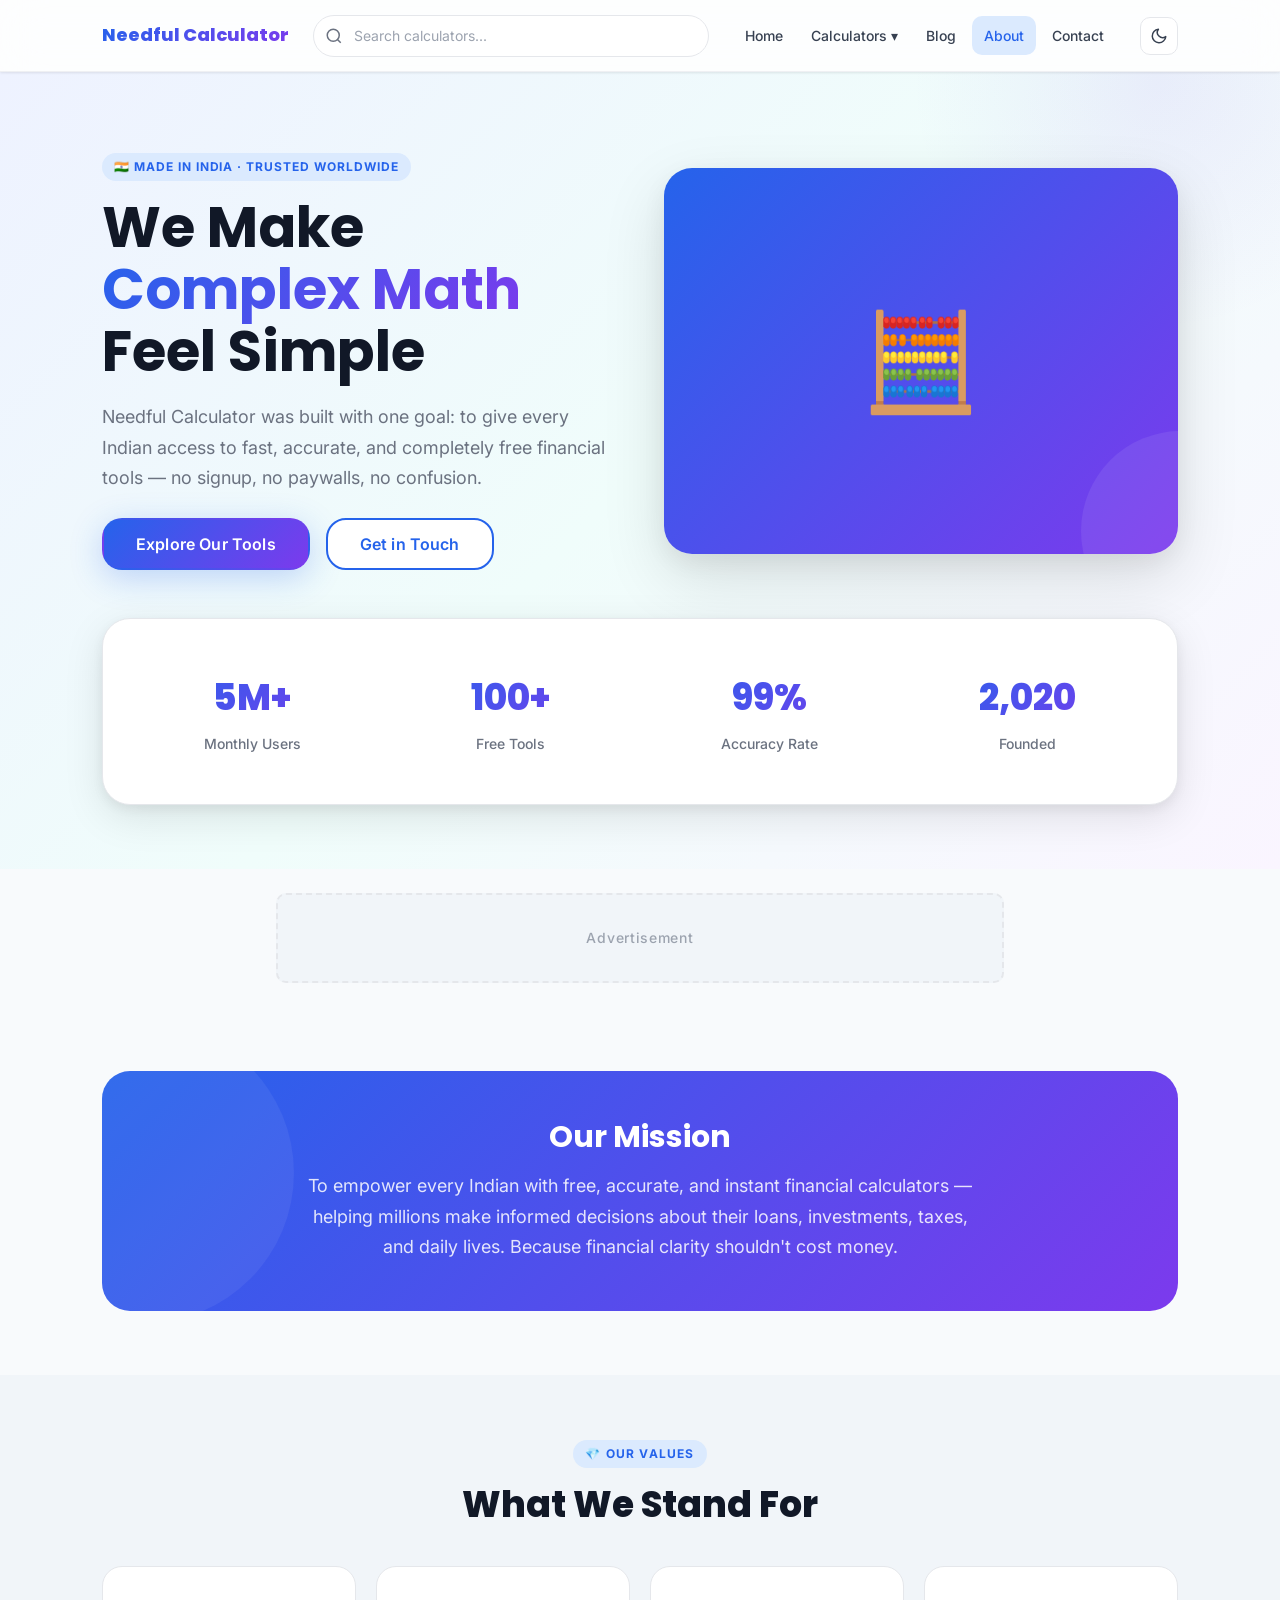
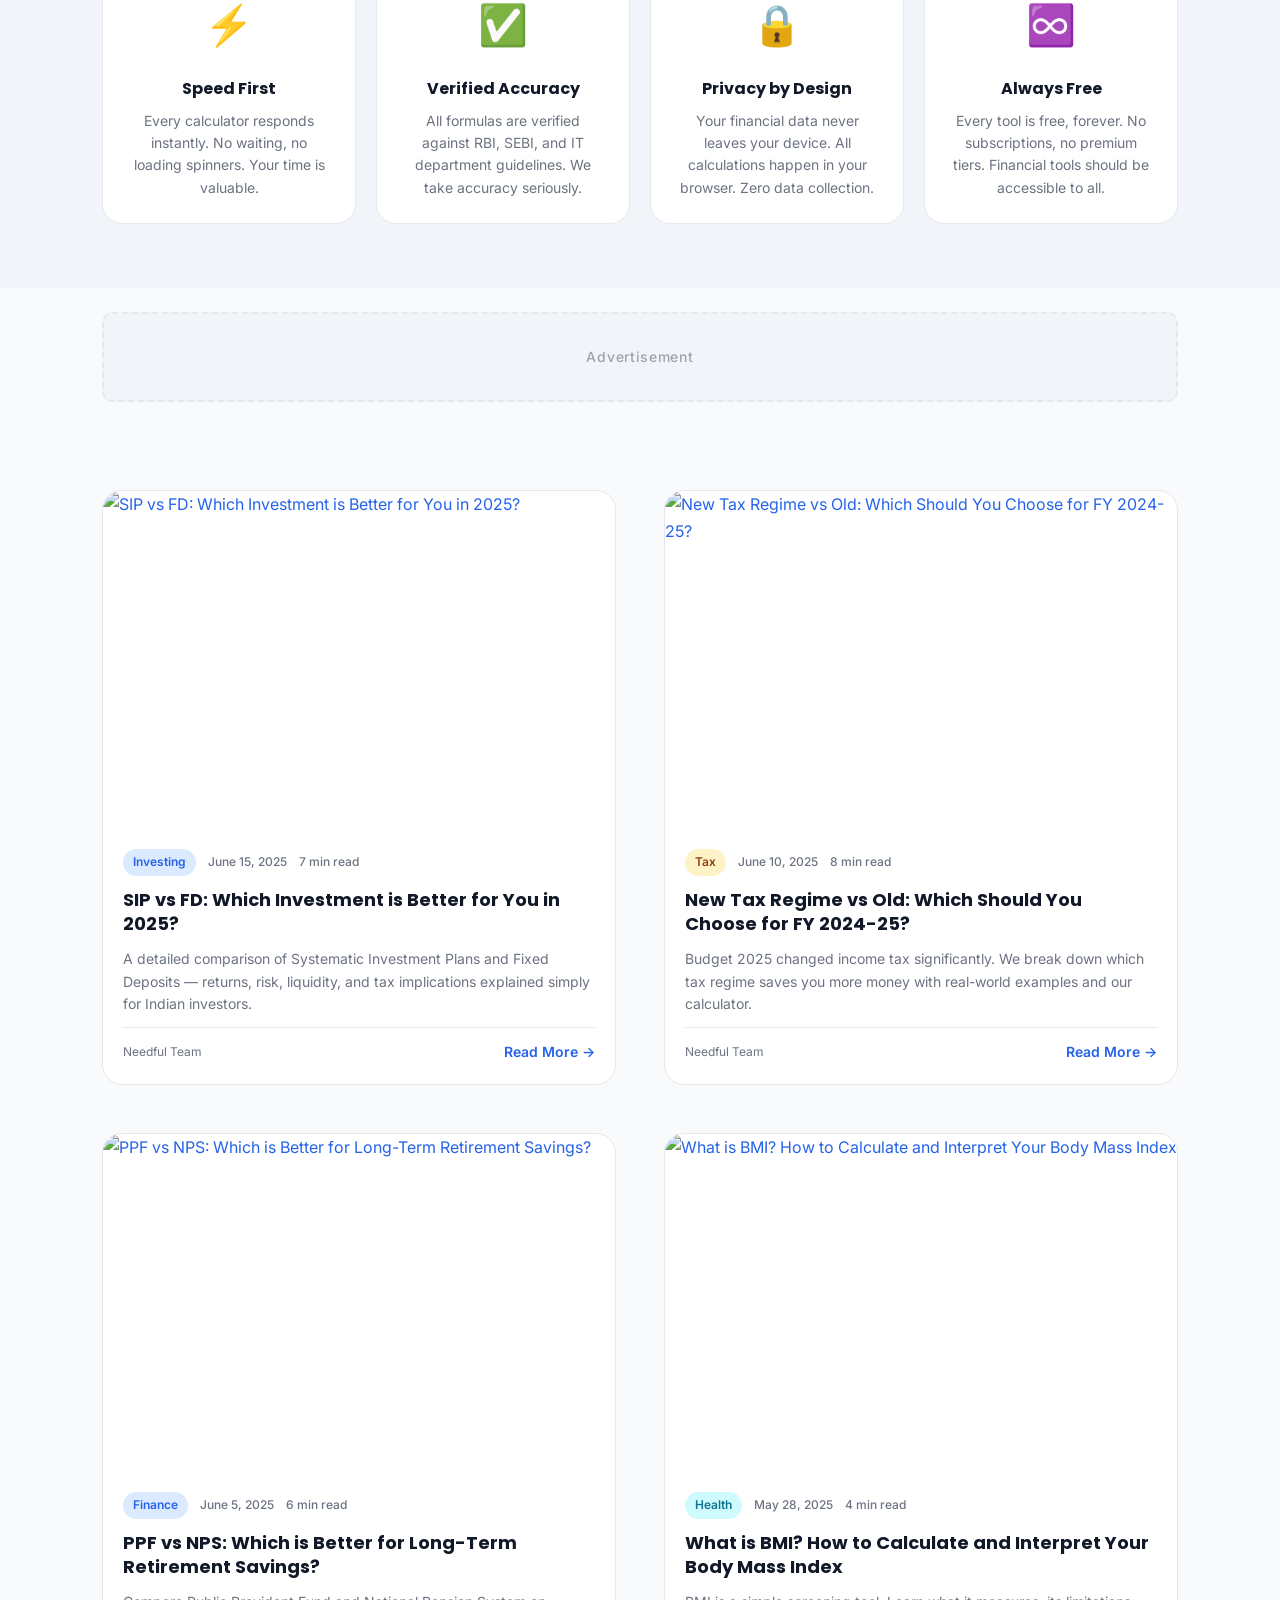
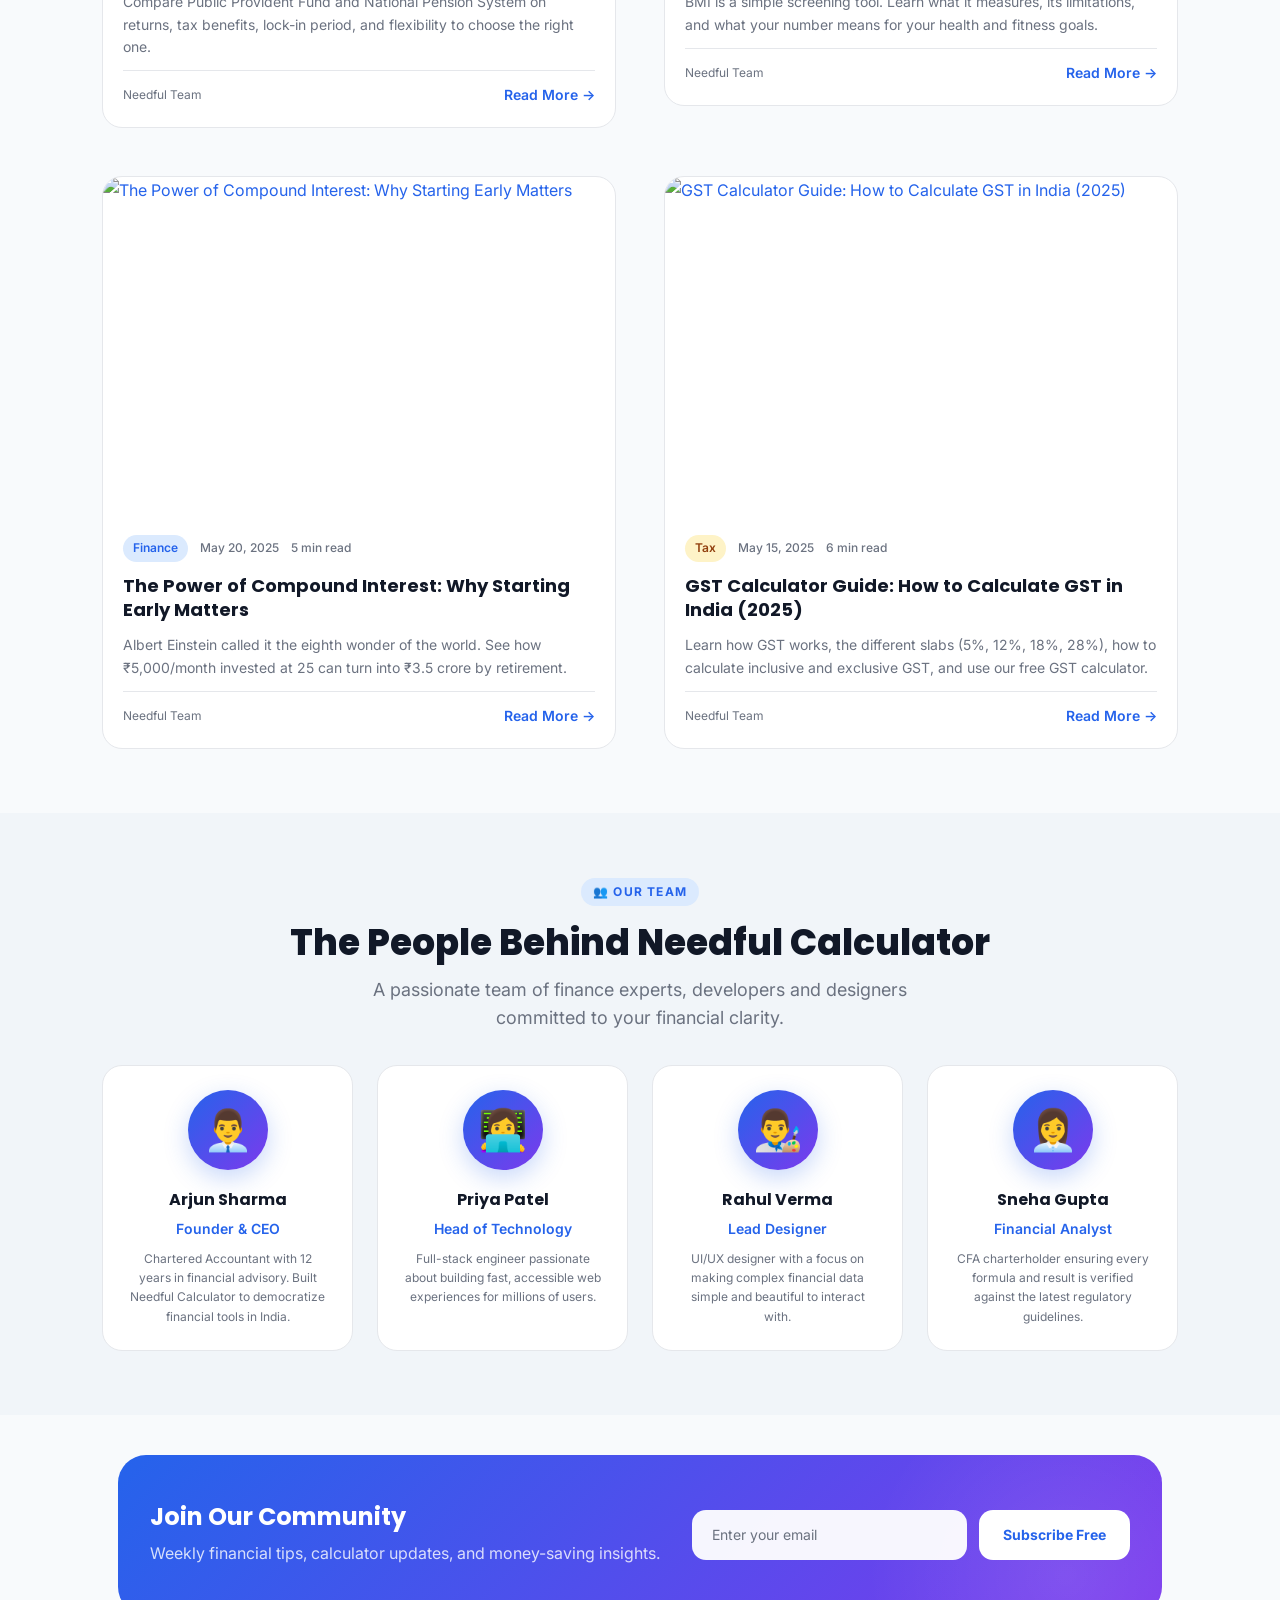
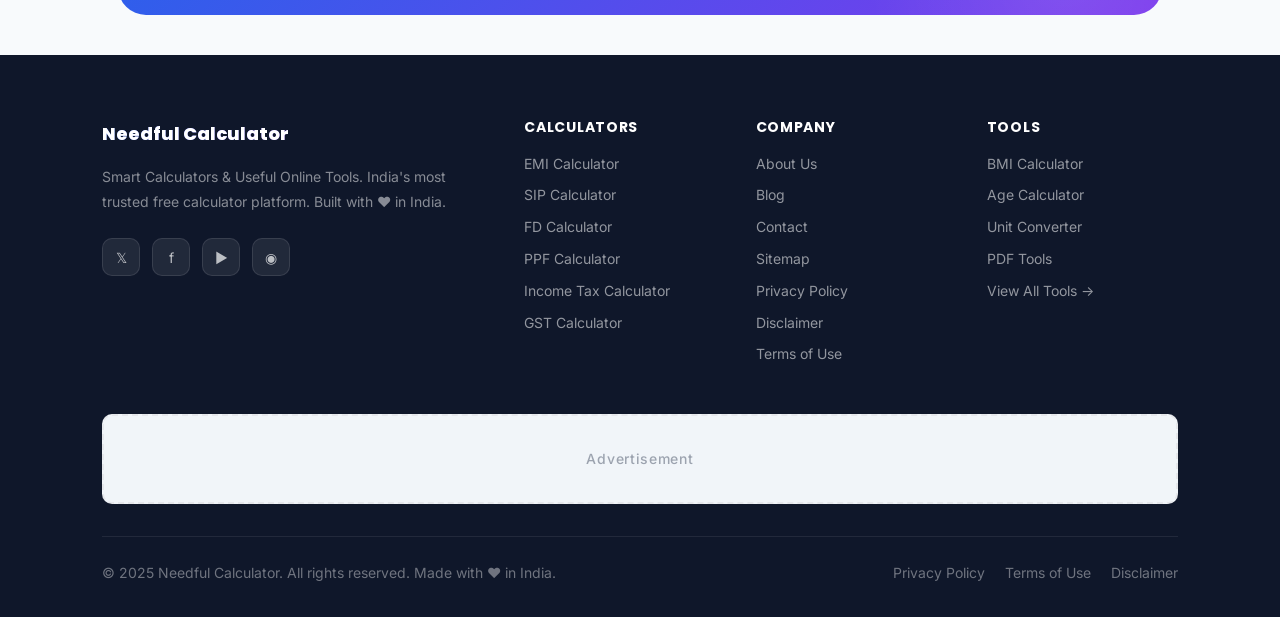
==== about.html @ 62763d5d "Nedful Change" ====
<!DOCTYPE html>
<html lang="en" data-theme="light" class="has-sticky-header">
<head>
  <meta charset="UTF-8">
  <meta name="viewport" content="width=device-width, initial-scale=1.0">
  <meta name="theme-color" content="#F8FAFC">
  <meta name="description" content="About Needful Calculator — India's most trusted free online calculator platform. Learn our story, mission, team, and commitment to accurate financial tools.">
  <meta name="robots" content="index, follow">
  <meta property="og:title" content="About Us | Needful Calculator">
  <meta property="og:type" content="website">
  <link rel="canonical" href="https://needfulcalculator.com/about">
  <title>About Us — Our Mission & Story | Needful Calculator</title>

  <link rel="preconnect" href="https://fonts.googleapis.com">
  <link rel="preconnect" href="https://fonts.gstatic.com" crossorigin>
  <link href="https://fonts.googleapis.com/css2?family=Inter:wght@300;400;500;600;700;800&family=Poppins:wght@400;500;600;700;800&display=swap" rel="stylesheet">

  <link rel="stylesheet" href="css/style.css">
  <link rel="stylesheet" href="css/components.css">
  <link rel="stylesheet" href="css/animations.css">
  <link rel="stylesheet" href="css/dark-mode.css">
  <link rel="stylesheet" href="css/responsive.css">

  <style>
    /* About page specific */
    .about-hero {
      background: var(--gradient-hero);
      padding-block: var(--space-20) var(--space-16);
      position: relative;
      overflow: hidden;
    }

    .about-hero::before {
      content: '';
      position: absolute;
      top: -30%;
      right: -10%;
      width: 500px;
      height: 500px;
      background: radial-gradient(circle, rgba(124,58,237,0.08) 0%, transparent 70%);
      pointer-events: none;
    }

    .about-hero-grid {
      display: grid;
      grid-template-columns: 1fr 1fr;
      gap: var(--space-12);
      align-items: center;
    }

    .about-eyebrow {
      display: inline-flex;
      align-items: center;
      gap: var(--space-2);
      background: var(--clr-primary-light);
      color: var(--clr-primary);
      font-size: var(--text-xs);
      font-weight: 700;
      letter-spacing: 0.08em;
      text-transform: uppercase;
      padding: var(--space-1) var(--space-3);
      border-radius: var(--radius-full);
      margin-bottom: var(--space-4);
    }

    .about-hero h1 {
      font-size: clamp(2rem, 5vw, 3.5rem);
      line-height: 1.1;
      margin-bottom: var(--space-5);
    }

    .about-hero p {
      font-size: var(--text-lg);
      color: var(--txt-muted);
      line-height: 1.7;
      margin-bottom: var(--space-6);
    }

    /* Stats band */
    .stats-band {
      display: grid;
      grid-template-columns: repeat(4, 1fr);
      gap: var(--space-6);
      background: var(--bg-surface);
      border: 1px solid var(--border-color);
      border-radius: var(--radius-2xl);
      padding: var(--space-8);
      box-shadow: var(--shadow-lg);
      margin-top: var(--space-12);
    }

    .stat-item {
      text-align: center;
      padding: var(--space-4);
    }

    .stat-num {
      font-family: var(--font-heading);
      font-size: var(--text-4xl);
      font-weight: 800;
      background: var(--gradient-brand);
      -webkit-background-clip: text;
      -webkit-text-fill-color: transparent;
      background-clip: text;
      display: block;
    }

    .stat-label {
      font-size: var(--text-sm);
      color: var(--txt-muted);
      font-weight: 500;
      margin-top: var(--space-1);
    }

    /* Mission section */
    .mission-card {
      background: var(--gradient-brand);
      border-radius: var(--radius-2xl);
      padding: var(--space-12);
      text-align: center;
      color: white;
      position: relative;
      overflow: hidden;
    }

    .mission-card::before {
      content: '';
      position: absolute;
      top: -20%;
      left: -10%;
      width: 300px;
      height: 300px;
      background: rgba(255,255,255,0.06);
      border-radius: 50%;
    }

    .mission-card h2 {
      color: white;
      font-size: var(--text-3xl);
      margin-bottom: var(--space-4);
    }

    .mission-card p {
      color: rgba(255,255,255,0.85);
      font-size: var(--text-lg);
      max-width: 680px;
      margin-inline: auto;
      line-height: 1.7;
    }

    /* Values grid */
    .values-grid {
      display: grid;
      grid-template-columns: repeat(4, 1fr);
      gap: var(--space-5);
      margin-top: var(--space-10);
    }

    .value-card {
      background: var(--bg-surface);
      border: 1px solid var(--border-color);
      border-radius: var(--radius-xl);
      padding: var(--space-6);
      text-align: center;
      transition: all var(--transition-base);
    }

    .value-card:hover {
      transform: translateY(-4px);
      box-shadow: var(--shadow-lg);
      border-color: rgba(37,99,235,0.2);
    }

    .value-icon {
      font-size: 2.5rem;
      margin-bottom: var(--space-4);
      display: block;
    }

    .value-title {
      font-family: var(--font-heading);
      font-size: var(--text-base);
      font-weight: 700;
      margin-bottom: var(--space-2);
    }

    .value-text {
      font-size: var(--text-sm);
      color: var(--txt-muted);
      line-height: 1.6;
    }

    /* Team */
    .team-grid {
      display: grid;
      grid-template-columns: repeat(4, 1fr);
      gap: var(--space-6);
    }

    .team-card {
      background: var(--bg-surface);
      border: 1px solid var(--border-color);
      border-radius: var(--radius-xl);
      padding: var(--space-6);
      text-align: center;
      transition: all var(--transition-base);
    }

    .team-card:hover {
      transform: translateY(-4px);
      box-shadow: var(--shadow-lg);
    }

    .team-avatar {
      width: 80px;
      height: 80px;
      border-radius: 50%;
      background: var(--gradient-brand);
      display: flex;
      align-items: center;
      justify-content: center;
      font-size: 2.5rem;
      margin: 0 auto var(--space-4);
      box-shadow: 0 8px 24px rgba(37,99,235,0.25);
    }

    .team-name {
      font-family: var(--font-heading);
      font-weight: 700;
      font-size: var(--text-base);
      margin-bottom: var(--space-1);
    }

    .team-role {
      font-size: var(--text-sm);
      color: var(--clr-primary);
      font-weight: 600;
      margin-bottom: var(--space-2);
    }

    .team-bio {
      font-size: var(--text-xs);
      color: var(--txt-muted);
      line-height: 1.6;
    }

    /* Timeline */
    .timeline {
      position: relative;
      padding-left: var(--space-10);
    }

    .timeline::before {
      content: '';
      position: absolute;
      left: 16px;
      top: 0;
      bottom: 0;
      width: 2px;
      background: var(--gradient-brand);
    }

    .timeline-item {
      position: relative;
      margin-bottom: var(--space-8);
    }

    .timeline-dot {
      position: absolute;
      left: calc(-1 * var(--space-10) + 8px);
      top: 4px;
      width: 18px;
      height: 18px;
      border-radius: 50%;
      background: var(--gradient-brand);
      border: 3px solid var(--bg-body);
      box-shadow: 0 0 0 3px rgba(37,99,235,0.2);
    }

    .timeline-year {
      font-size: var(--text-xs);
      font-weight: 700;
      color: var(--clr-primary);
      text-transform: uppercase;
      letter-spacing: 0.08em;
      margin-bottom: var(--space-1);
    }

    .timeline-title {
      font-size: var(--text-base);
      font-weight: 700;
      margin-bottom: var(--space-1);
    }

    .timeline-desc {
      font-size: var(--text-sm);
      color: var(--txt-muted);
      line-height: 1.6;
    }

    /* Hero illustration area */
    .hero-illustration {
      background: var(--gradient-brand);
      border-radius: var(--radius-2xl);
      aspect-ratio: 4/3;
      display: flex;
      align-items: center;
      justify-content: center;
      font-size: 6rem;
      box-shadow: var(--shadow-xl);
      position: relative;
      overflow: hidden;
    }

    .hero-illustration::after {
      content: '';
      position: absolute;
      bottom: -20%;
      right: -20%;
      width: 200px;
      height: 200px;
      background: rgba(255,255,255,0.08);
      border-radius: 50%;
    }
  </style>

  <script type="application/ld+json">
  {
    "@context": "https://schema.org",
    "@type": "AboutPage",
    "name": "About Needful Calculator",
    "url": "https://needfulcalculator.com/about",
    "description": "India's most trusted free online calculator platform. Fast, accurate, and free financial tools.",
    "publisher": {
      "@type": "Organization",
      "name": "Needful Calculator",
      "url": "https://needfulcalculator.com",
      "logo": "https://needfulcalculator.com/assets/logos/logo.png",
      "foundingDate": "2020"
    }
  }
  </script>
  <script type="application/ld+json">
  {
    "@context": "https://schema.org",
    "@type": "BreadcrumbList",
    "itemListElement": [
      { "@type": "ListItem", "position": 1, "name": "Home", "item": "https://needfulcalculator.com" },
      { "@type": "ListItem", "position": 2, "name": "About Us" }
    ]
  }
  </script>
</head>
<body>

<a href="#main-content" class="skip-link">Skip to main content</a>

<!-- ═══════════════ HEADER ═══════════════ -->
<header class="site-header" role="banner">
  <div class="container header-inner">
    <a href="index.html" class="logo" aria-label="Needful Calculator Home">
      <img src="assets/logos/logo.png" alt="Needful Calculator" width="36" height="36" loading="eager" onerror="this.style.display='none'">
      <span class="logo-text">Needful Calculator</span>
    </a>
    <div class="header-search" role="search">
      <svg class="header-search-icon" viewBox="0 0 24 24" fill="none" stroke="currentColor" stroke-width="2" aria-hidden="true"><circle cx="11" cy="11" r="8"/><path d="M21 21l-4.35-4.35"/></svg>
      <input type="search" id="header-search-input" placeholder="Search calculators..." aria-label="Search" autocomplete="off">
      <div class="search-results" role="listbox" aria-label="Search suggestions"></div>
    </div>
    <nav class="header-nav" aria-label="Main navigation">
      <a href="index.html" class="nav-link">Home</a>
      <div class="nav-item">
        <a href="category.html" class="nav-link" aria-haspopup="true">Calculators ▾</a>
        <div class="nav-dropdown" role="menu">
          <a href="category.html#finance" role="menuitem">🏦 Finance Tools</a>
          <a href="category.html#health"  role="menuitem">💚 Health Calculators</a>
          <a href="category.html#unit"    role="menuitem">🔁 Unit Converters</a>
          <a href="category.html#date"    role="menuitem">📅 Date Calculators</a>
          <a href="category.html#pdf"     role="menuitem">📄 PDF Tools</a>
        </div>
      </div>
      <a href="blog.html" class="nav-link">Blog</a>
      <a href="about.html" class="nav-link active">About</a>
      <a href="contact.html" class="nav-link">Contact</a>
    </nav>
    <button class="theme-toggle" id="theme-toggle" aria-label="Toggle dark mode">
      <svg width="18" height="18" viewBox="0 0 24 24" fill="none" stroke="currentColor" stroke-width="2" stroke-linecap="round" stroke-linejoin="round"><path d="M21 12.79A9 9 0 1 1 11.21 3 7 7 0 0 0 21 12.79z"/></svg>
    </button>
    <button class="hamburger" id="hamburger" aria-label="Open menu" aria-expanded="false" aria-controls="mobile-nav">
      <span></span><span></span><span></span>
    </button>
  </div>
</header>

<nav class="mobile-nav" id="mobile-nav" aria-label="Mobile navigation">
  <div class="mobile-nav-links">
    <a href="index.html">🏠 Home</a>
    <a href="category.html">🧮 All Calculators</a>
    <a href="calculator.html">🏦 EMI Calculator</a>
    <a href="blog.html">📰 Blog</a>
    <a href="about.html">ℹ️ About</a>
    <a href="contact.html">📞 Contact</a>
    <a href="privacy-policy.html">🔒 Privacy Policy</a>
  </div>
</nav>

<main id="main-content">

  <!-- ABOUT HERO -->
  <section class="about-hero">
    <div class="container">
      <div class="about-hero-grid">
        <div class="reveal">
          <div class="about-eyebrow">🇮🇳 Made in India · Trusted Worldwide</div>
          <h1>We Make <span style="background:var(--gradient-brand);-webkit-background-clip:text;-webkit-text-fill-color:transparent;background-clip:text">Complex Math</span><br>Feel Simple</h1>
          <p>Needful Calculator was built with one goal: to give every Indian access to fast, accurate, and completely free financial tools — no signup, no paywalls, no confusion.</p>
          <div style="display:flex;gap:var(--space-4);flex-wrap:wrap">
            <a href="category.html" class="btn btn-primary btn-lg">Explore Our Tools</a>
            <a href="contact.html" class="btn btn-secondary btn-lg">Get in Touch</a>
          </div>
        </div>
        <div class="reveal reveal-delay-2">
          <div class="hero-illustration float-slow">🧮</div>
        </div>
      </div>

      <!-- Stats -->
      <div class="stats-band reveal reveal-delay-2">
        <div class="stat-item">
          <span class="stat-num" data-count="5" data-suffix="M+">5M+</span>
          <div class="stat-label">Monthly Users</div>
        </div>
        <div class="stat-item">
          <span class="stat-num" data-count="100" data-suffix="+">100+</span>
          <div class="stat-label">Free Tools</div>
        </div>
        <div class="stat-item">
          <span class="stat-num" data-count="99" data-suffix="%">99%</span>
          <div class="stat-label">Accuracy Rate</div>
        </div>
        <div class="stat-item">
          <span class="stat-num" data-count="2020">2020</span>
          <div class="stat-label">Founded</div>
        </div>
      </div>
    </div>
  </section>

  <!-- AD SLOT -->
  <div class="container">
    <div class="ad-slot ad-slot-leaderboard" aria-label="Advertisement"><span>Advertisement</span></div>
  </div>

  <!-- MISSION -->
  <section class="section">
    <div class="container">
      <div class="mission-card reveal">
        <h2>Our Mission</h2>
        <p>To empower every Indian with free, accurate, and instant financial calculators — helping millions make informed decisions about their loans, investments, taxes, and daily lives. Because financial clarity shouldn't cost money.</p>
      </div>
    </div>
  </section>

  <!-- VALUES -->
  <section class="section" style="background:var(--bg-muted)">
    <div class="container">
      <div class="text-center mb-8 reveal">
        <div class="section-eyebrow">💎 Our Values</div>
        <h2 class="section-title">What We Stand For</h2>
      </div>
      <div class="values-grid stagger-children">
        <div class="value-card">
          <span class="value-icon">⚡</span>
          <div class="value-title">Speed First</div>
          <p class="value-text">Every calculator responds instantly. No waiting, no loading spinners. Your time is valuable.</p>
        </div>
        <div class="value-card">
          <span class="value-icon">✅</span>
          <div class="value-title">Verified Accuracy</div>
          <p class="value-text">All formulas are verified against RBI, SEBI, and IT department guidelines. We take accuracy seriously.</p>
        </div>
        <div class="value-card">
          <span class="value-icon">🔒</span>
          <div class="value-title">Privacy by Design</div>
          <p class="value-text">Your financial data never leaves your device. All calculations happen in your browser. Zero data collection.</p>
        </div>
        <div class="value-card">
          <span class="value-icon">♾️</span>
          <div class="value-title">Always Free</div>
          <p class="value-text">Every tool is free, forever. No subscriptions, no premium tiers. Financial tools should be accessible to all.</p>
        </div>
      </div>
    </div>
  </section>

  <!-- AD SLOT MID -->
  <div class="container">
    <div class="ad-slot" aria-label="Advertisement"><span>Advertisement</span></div>
  </div>

  <!-- STORY / TIMELINE -->
  <section class="section">
    <div class="container">
      <div class="grid-2" style="gap:var(--space-12);align-items:start">
        <div class="reveal">
          <div class="section-eyebrow">📖 Our Story</div>
          <h2 class="section-title" style="text-align:left">From a Weekend Project to India's Most Trusted Calculator Site</h2>
          <p style="color:var(--txt-muted);line-height:1.8;margin-top:var(--space-4)">
            Needful Calculator started in 2020 when our founder — frustrated with cluttered, slow, and inaccurate online calculators — decided to build something better. What began as a simple EMI calculator grew into a platform trusted by millions of Indians every month.
          </p>
          <p style="color:var(--txt-muted);line-height:1.8;margin-top:var(--space-4)">
            Today, our team of financial analysts, developers, and designers work together to ensure every tool is accurate, fast, and beautiful. We update our calculators with every RBI rate change, every budget announcement, and every tax reform.
          </p>
        </div>
        <div class="reveal reveal-delay-2">
          <div class="timeline">
            <div class="timeline-item">
              <div class="timeline-dot"></div>
              <div class="timeline-year">2020</div>
              <div class="timeline-title">Founded & Launched EMI Calculator</div>
              <p class="timeline-desc">Started with a single, clean EMI calculator. Reached 10,000 users in the first month.</p>
            </div>
            <div class="timeline-item">
              <div class="timeline-dot"></div>
              <div class="timeline-year">2021</div>
              <div class="timeline-title">Expanded to 25 Finance Tools</div>
              <p class="timeline-desc">Added SIP, FD, PPF calculators and reached 500,000 monthly users.</p>
            </div>
            <div class="timeline-item">
              <div class="timeline-dot"></div>
              <div class="timeline-year">2022</div>
              <div class="timeline-title">Launched Health & Unit Converters</div>
              <p class="timeline-desc">Expanded beyond finance. Crossed 1 million monthly users.</p>
            </div>
            <div class="timeline-item">
              <div class="timeline-dot"></div>
              <div class="timeline-year">2023</div>
              <div class="timeline-title">Blog & Educational Content</div>
              <p class="timeline-desc">Launched our financial literacy blog. 3 million monthly users.</p>
            </div>
            <div class="timeline-item">
              <div class="timeline-dot"></div>
              <div class="timeline-year">2025</div>
              <div class="timeline-title">100+ Tools, 5M+ Users</div>
              <p class="timeline-desc">India's most trusted free calculator platform. Growing every day.</p>
            </div>
          </div>
        </div>
      </div>
    </div>
  </section>

  <!-- TEAM -->
  <section class="section" style="background:var(--bg-muted)">
    <div class="container">
      <div class="text-center mb-8 reveal">
        <div class="section-eyebrow">👥 Our Team</div>
        <h2 class="section-title">The People Behind Needful Calculator</h2>
        <p class="section-subtitle">A passionate team of finance experts, developers and designers committed to your financial clarity.</p>
      </div>
      <div class="team-grid stagger-children">
        <div class="team-card">
          <div class="team-avatar">👨‍💼</div>
          <div class="team-name">Arjun Sharma</div>
          <div class="team-role">Founder & CEO</div>
          <p class="team-bio">Chartered Accountant with 12 years in financial advisory. Built Needful Calculator to democratize financial tools in India.</p>
        </div>
        <div class="team-card">
          <div class="team-avatar">👩‍💻</div>
          <div class="team-name">Priya Patel</div>
          <div class="team-role">Head of Technology</div>
          <p class="team-bio">Full-stack engineer passionate about building fast, accessible web experiences for millions of users.</p>
        </div>
        <div class="team-card">
          <div class="team-avatar">👨‍🎨</div>
          <div class="team-name">Rahul Verma</div>
          <div class="team-role">Lead Designer</div>
          <p class="team-bio">UI/UX designer with a focus on making complex financial data simple and beautiful to interact with.</p>
        </div>
        <div class="team-card">
          <div class="team-avatar">👩‍💼</div>
          <div class="team-name">Sneha Gupta</div>
          <div class="team-role">Financial Analyst</div>
          <p class="team-bio">CFA charterholder ensuring every formula and result is verified against the latest regulatory guidelines.</p>
        </div>
      </div>
    </div>
  </section>

  <!-- NEWSLETTER -->
  <section class="section-sm">
    <div class="container">
      <div class="newsletter-section reveal">
        <div class="newsletter-inner">
          <div class="newsletter-copy">
            <h2>Join Our Community</h2>
            <p>Weekly financial tips, calculator updates, and money-saving insights.</p>
          </div>
          <form class="newsletter-form" id="newsletter-form" novalidate>
            <label for="newsletter-email" class="sr-only">Email address</label>
            <input type="email" id="newsletter-email" placeholder="Enter your email" required autocomplete="email">
            <button type="submit">Subscribe Free</button>
          </form>
        </div>
      </div>
    </div>
  </section>
</main>

<!-- FOOTER -->
<footer class="site-footer" role="contentinfo">
  <div class="container">
    <div class="footer-top">
      <div class="footer-brand">
        <a href="index.html" class="logo">
          <img src="assets/logos/logo.png" alt="Needful Calculator" width="32" height="32" loading="lazy" onerror="this.style.display='none'">
          <span class="logo-text">Needful Calculator</span>
        </a>
        <p class="footer-desc">Smart Calculators & Useful Online Tools. India's most trusted free calculator platform. Built with ❤️ in India.</p>
        <div class="footer-social">
          <a href="#" class="social-btn" aria-label="Twitter / X">𝕏</a>
          <a href="#" class="social-btn" aria-label="Facebook">f</a>
          <a href="#" class="social-btn" aria-label="YouTube">▶</a>
          <a href="#" class="social-btn" aria-label="Instagram">◉</a>
        </div>
      </div>
      <div class="footer-col">
        <h4>Calculators</h4>
        <nav class="footer-links">
          <a href="calculator.html?tool=emi-calculator">EMI Calculator</a>
          <a href="calculator.html?tool=sip-calculator">SIP Calculator</a>
          <a href="calculator.html?tool=fd-calculator">FD Calculator</a>
          <a href="calculator.html?tool=ppf-calculator">PPF Calculator</a>
          <a href="calculator.html?tool=income-tax-calculator">Income Tax Calculator</a>
          <a href="calculator.html?tool=gst-calculator">GST Calculator</a>
        </nav>
      </div>
      <div class="footer-col">
        <h4>Company</h4>
        <nav class="footer-links">
          <a href="about.html">About Us</a>
          <a href="blog.html">Blog</a>
          <a href="contact.html">Contact</a>
          <a href="sitemap.html">Sitemap</a>
          <a href="privacy-policy.html">Privacy Policy</a>
          <a href="disclaimer.html">Disclaimer</a>
          <a href="terms.html">Terms of Use</a>
        </nav>
      </div>
      <div class="footer-col">
        <h4>Tools</h4>
        <nav class="footer-links">
          <a href="calculator.html?tool=bmi-calculator">BMI Calculator</a>
          <a href="calculator.html?tool=age-calculator">Age Calculator</a>
          <a href="calculator.html?tool=length-converter">Unit Converter</a>
          <a href="category.html#pdf">PDF Tools</a>
          <a href="category.html">View All Tools →</a>
        </nav>
      </div>
    </div>
    <div class="ad-slot" aria-label="Advertisement" style="margin-bottom:var(--space-8)"><span>Advertisement</span></div>
    <div class="footer-bottom">
      <p>© 2025 Needful Calculator. All rights reserved. Made with ❤️ in India.</p>
      <nav class="footer-legal">
        <a href="privacy-policy.html">Privacy Policy</a>
        <a href="terms.html">Terms of Use</a>
        <a href="disclaimer.html">Disclaimer</a>
      </nav>
    </div>
  </div>
</footer>

<script src="js/main.js" defer></script>
<script src="js/calculator.js" defer></script>
  <script src="js/search.js" defer></script>
<script src="js/animations.js" defer></script>
</body>
</html>
---- css/style.css ----
/* ============================================================
   NEEDFUL CALCULATOR — Global Design System
   style.css
   ============================================================ */

/* ─── Google Fonts ─── */
@import url('https://fonts.googleapis.com/css2?family=Inter:wght@300;400;500;600;700;800&family=Poppins:wght@400;500;600;700;800&display=swap');

/* ─── CSS Custom Properties (Light Mode) ─── */
:root {
  /* Brand Colors */
  --clr-primary:       #2563EB;
  --clr-primary-dark:  #1D4ED8;
  --clr-primary-light: #DBEAFE;
  --clr-secondary:     #7C3AED;
  --clr-accent:        #06B6D4;
  --clr-accent-light:  #CFFAFE;

  /* Gradients */
  --gradient-brand:    linear-gradient(135deg, #2563EB 0%, #7C3AED 100%);
  --gradient-accent:   linear-gradient(135deg, #06B6D4 0%, #2563EB 100%);
  --gradient-hero:     linear-gradient(135deg, #EEF2FF 0%, #F0FDFB 50%, #FAF5FF 100%);
  --gradient-card:     linear-gradient(145deg, rgba(255,255,255,0.9) 0%, rgba(255,255,255,0.7) 100%);

  /* Surfaces */
  --bg-body:           #F8FAFC;
  --bg-surface:        #FFFFFF;
  --bg-muted:          #F1F5F9;
  --bg-glass:          rgba(255, 255, 255, 0.7);

  /* Text */
  --txt-primary:       #111827;
  --txt-secondary:     #374151;
  --txt-muted:         #6B7280;
  --txt-light:         #9CA3AF;
  --txt-inverse:       #FFFFFF;

  /* Borders */
  --border-color:      #E5E7EB;
  --border-focus:      #2563EB;

  /* Shadows */
  --shadow-sm:         0 1px 3px rgba(0,0,0,0.06), 0 1px 2px rgba(0,0,0,0.04);
  --shadow-md:         0 4px 16px rgba(0,0,0,0.08), 0 2px 6px rgba(0,0,0,0.04);
  --shadow-lg:         0 12px 40px rgba(0,0,0,0.1), 0 4px 12px rgba(0,0,0,0.06);
  --shadow-xl:         0 24px 64px rgba(0,0,0,0.12), 0 8px 24px rgba(0,0,0,0.06);
  --shadow-brand:      0 8px 32px rgba(37, 99, 235, 0.25);
  --shadow-glow:       0 0 40px rgba(37, 99, 235, 0.15);

  /* Typography */
  --font-body:         'Inter', -apple-system, BlinkMacSystemFont, sans-serif;
  --font-heading:      'Poppins', -apple-system, BlinkMacSystemFont, sans-serif;

  --text-xs:    0.75rem;   /* 12px */
  --text-sm:    0.875rem;  /* 14px */
  --text-base:  1rem;      /* 16px */
  --text-lg:    1.125rem;  /* 18px */
  --text-xl:    1.25rem;   /* 20px */
  --text-2xl:   1.5rem;    /* 24px */
  --text-3xl:   1.875rem;  /* 30px */
  --text-4xl:   2.25rem;   /* 36px */
  --text-5xl:   3rem;      /* 48px */
  --text-6xl:   3.75rem;   /* 60px */

  /* Spacing */
  --space-1:    0.25rem;
  --space-2:    0.5rem;
  --space-3:    0.75rem;
  --space-4:    1rem;
  --space-5:    1.25rem;
  --space-6:    1.5rem;
  --space-8:    2rem;
  --space-10:   2.5rem;
  --space-12:   3rem;
  --space-16:   4rem;
  --space-20:   5rem;
  --space-24:   6rem;

  /* Border Radius */
  --radius-sm:   6px;
  --radius-md:   10px;
  --radius-lg:   14px;
  --radius-xl:   20px;
  --radius-2xl:  28px;
  --radius-full: 9999px;

  /* Transitions */
  --transition-fast:   0.15s ease;
  --transition-base:   0.25s ease;
  --transition-slow:   0.4s ease;

  /* Layout */
  --container-max:     1280px;
  --container-pad:     clamp(1rem, 5vw, 2rem);
  --header-height:     72px;

  /* Ad slots — fixed heights to prevent CLS */
  --ad-banner-h:       90px;
  --ad-rect-h:         250px;
  --ad-leaderboard-h:  90px;
}

/* ─── CSS Reset ─── */
*, *::before, *::after {
  box-sizing: border-box;
  margin: 0;
  padding: 0;
}

html {
  font-size: 16px;
  scroll-behavior: smooth;
  -webkit-text-size-adjust: 100%;
}

body {
  font-family: var(--font-body);
  font-size: var(--text-base);
  color: var(--txt-primary);
  background-color: var(--bg-body);
  line-height: 1.7;
  -webkit-font-smoothing: antialiased;
  -moz-osx-font-smoothing: grayscale;
}

img, video, svg {
  display: block;
  max-width: 100%;
}

a {
  color: var(--clr-primary);
  text-decoration: none;
  transition: color var(--transition-fast);
}

a:hover { color: var(--clr-primary-dark); }

ul, ol { list-style: none; }

button {
  font-family: var(--font-body);
  cursor: pointer;
  border: none;
  background: none;
}

input, select, textarea {
  font-family: var(--font-body);
  font-size: var(--text-base);
}

h1, h2, h3, h4, h5, h6 {
  font-family: var(--font-heading);
  line-height: 1.2;
  font-weight: 700;
  color: var(--txt-primary);
}

/* ─── Layout Utilities ─── */
.container {
  width: 100%;
  max-width: var(--container-max);
  margin-inline: auto;
  padding-inline: var(--container-pad);
}

.section { padding-block: var(--space-16); }
.section-sm { padding-block: var(--space-10); }
.section-lg { padding-block: var(--space-24); }

/* Grid helpers */
.grid-2 { display: grid; grid-template-columns: repeat(2, 1fr); gap: var(--space-6); }
.grid-3 { display: grid; grid-template-columns: repeat(3, 1fr); gap: var(--space-6); }
.grid-4 { display: grid; grid-template-columns: repeat(4, 1fr); gap: var(--space-6); }
.grid-6 { display: grid; grid-template-columns: repeat(6, 1fr); gap: var(--space-4); }

/* Flex helpers */
.flex { display: flex; }
.flex-col { display: flex; flex-direction: column; }
.items-center { align-items: center; }
.justify-center { justify-content: center; }
.justify-between { justify-content: space-between; }
.gap-2 { gap: var(--space-2); }
.gap-3 { gap: var(--space-3); }
.gap-4 { gap: var(--space-4); }
.gap-6 { gap: var(--space-6); }

/* Text utilities */
.text-center { text-align: center; }
.text-muted { color: var(--txt-muted); }
.text-sm { font-size: var(--text-sm); }
.text-lg { font-size: var(--text-lg); }
.font-medium { font-weight: 500; }
.font-semibold { font-weight: 600; }

/* Spacing */
.mt-4 { margin-top: var(--space-4); }
.mt-6 { margin-top: var(--space-6); }
.mt-8 { margin-top: var(--space-8); }
.mb-4 { margin-bottom: var(--space-4); }
.mb-6 { margin-bottom: var(--space-6); }
.mb-8 { margin-bottom: var(--space-8); }

/* ─── Section Labels ─── */
.section-eyebrow {
  display: inline-flex;
  align-items: center;
  gap: var(--space-2);
  font-size: var(--text-xs);
  font-weight: 700;
  letter-spacing: 0.1em;
  text-transform: uppercase;
  color: var(--clr-primary);
  background: var(--clr-primary-light);
  padding: var(--space-1) var(--space-3);
  border-radius: var(--radius-full);
  margin-bottom: var(--space-4);
}

.section-title {
  font-size: clamp(var(--text-2xl), 4vw, var(--text-4xl));
  font-weight: 800;
  color: var(--txt-primary);
  margin-bottom: var(--space-3);
  line-height: 1.15;
}

.section-subtitle {
  font-size: var(--text-lg);
  color: var(--txt-muted);
  max-width: 600px;
  margin-inline: auto;
  line-height: 1.6;
}

/* ─── Badge ─── */
.badge {
  display: inline-flex;
  align-items: center;
  gap: 4px;
  font-size: var(--text-xs);
  font-weight: 600;
  padding: 3px 10px;
  border-radius: var(--radius-full);
}
.badge-primary { background: var(--clr-primary-light); color: var(--clr-primary); }
.badge-accent   { background: var(--clr-accent-light); color: #0E7490; }
.badge-new      { background: #DCFCE7; color: #166534; }
.badge-trending { background: #FEF3C7; color: #92400E; }

/* ─── Ad Slots ─── */
.ad-slot {
  width: 100%;
  min-height: var(--ad-banner-h);
  background: var(--bg-muted);
  border: 2px dashed var(--border-color);
  border-radius: var(--radius-md);
  display: flex;
  align-items: center;
  justify-content: center;
  color: var(--txt-light);
  font-size: var(--text-sm);
  font-weight: 500;
  letter-spacing: 0.05em;
  margin-block: var(--space-6);
  overflow: hidden;
  contain: layout;
}

.ad-slot-rectangle {
  min-height: var(--ad-rect-h);
}

.ad-slot-leaderboard {
  min-height: var(--ad-leaderboard-h);
  max-width: 728px;
  margin-inline: auto;
}

/* ─── Breadcrumb ─── */
.breadcrumb {
  display: flex;
  align-items: center;
  gap: var(--space-2);
  font-size: var(--text-sm);
  color: var(--txt-muted);
  flex-wrap: wrap;
  padding-block: var(--space-4);
}
.breadcrumb a { color: var(--txt-muted); }
.breadcrumb a:hover { color: var(--clr-primary); }
.breadcrumb-sep { color: var(--txt-light); }
.breadcrumb-current { color: var(--txt-primary); font-weight: 500; }

/* ─── Scrollbar ─── */
::-webkit-scrollbar { width: 8px; }
::-webkit-scrollbar-track { background: var(--bg-muted); }
::-webkit-scrollbar-thumb { background: #CBD5E1; border-radius: 4px; }
::-webkit-scrollbar-thumb:hover { background: #94A3B8; }

/* ─── Selection ─── */
::selection {
  background: var(--clr-primary-light);
  color: var(--clr-primary-dark);
}

/* ─── Focus Ring ─── */
:focus-visible {
  outline: 2px solid var(--clr-primary);
  outline-offset: 3px;
}

/* ─── Skip Link (Accessibility) ─── */
.skip-link {
  position: absolute;
  top: -100px;
  left: var(--space-4);
  background: var(--clr-primary);
  color: white;
  padding: var(--space-3) var(--space-6);
  border-radius: var(--radius-md);
  font-weight: 600;
  z-index: 9999;
  transition: top var(--transition-fast);
}
.skip-link:focus { top: var(--space-4); }

/* ─── Sticky Header Offset ─── */
.has-sticky-header {
  scroll-padding-top: calc(var(--header-height) + var(--space-4));
}

/* ─── Divider ─── */
.divider {
  height: 1px;
  background: var(--border-color);
  margin-block: var(--space-8);
}

/* ─── Visually Hidden (Screen reader only) ─── */
.sr-only {
  position: absolute;
  width: 1px;
  height: 1px;
  padding: 0;
  margin: -1px;
  overflow: hidden;
  clip: rect(0,0,0,0);
  white-space: nowrap;
  border: 0;
}

/* ─── Responsive Breakpoints ─── */
@media (max-width: 1024px) {
  .grid-4 { grid-template-columns: repeat(2, 1fr); }
  .grid-6 { grid-template-columns: repeat(3, 1fr); }
}

@media (max-width: 768px) {
  .grid-2, .grid-3 { grid-template-columns: 1fr; }
  .grid-4 { grid-template-columns: repeat(2, 1fr); }
  .grid-6 { grid-template-columns: repeat(2, 1fr); }
  .section { padding-block: var(--space-12); }
  .section-lg { padding-block: var(--space-16); }
}

@media (max-width: 480px) {
  .grid-4, .grid-6 { grid-template-columns: 1fr; }
}
---- css/components.css ----
/* ============================================================
   NEEDFUL CALCULATOR — Reusable Components
   components.css
   ============================================================ */

/* ═══════════════════════════════════════════════
   1. HEADER
═══════════════════════════════════════════════ */
.site-header {
  position: sticky;
  top: 0;
  z-index: 1000;
  height: var(--header-height);
  background: var(--bg-glass);
  backdrop-filter: blur(20px);
  -webkit-backdrop-filter: blur(20px);
  border-bottom: 1px solid rgba(229, 231, 235, 0.6);
  box-shadow: var(--shadow-sm);
  transition: background var(--transition-base), box-shadow var(--transition-base);
}

.header-inner {
  height: 100%;
  display: flex;
  align-items: center;
  gap: var(--space-6);
}

/* Logo */
.logo {
  display: flex;
  align-items: center;
  gap: var(--space-3);
  flex-shrink: 0;
  text-decoration: none;
}

.logo img {
  height: 36px;
  width: auto;
}

.logo-text {
  font-family: var(--font-heading);
  font-size: var(--text-lg);
  font-weight: 800;
  background: var(--gradient-brand);
  -webkit-background-clip: text;
  -webkit-text-fill-color: transparent;
  background-clip: text;
  white-space: nowrap;
}

/* Header Search */
.header-search {
  flex: 1;
  max-width: 480px;
  position: relative;
}

.header-search input {
  width: 100%;
  height: 42px;
  border: 1.5px solid var(--border-color);
  border-radius: var(--radius-full);
  padding: 0 var(--space-5) 0 var(--space-10);
  font-size: var(--text-sm);
  background: var(--bg-surface);
  color: var(--txt-primary);
  transition: all var(--transition-fast);
  outline: none;
}

.header-search input:focus {
  border-color: var(--clr-primary);
  box-shadow: 0 0 0 3px rgba(37, 99, 235, 0.1);
}

.header-search input::placeholder { color: var(--txt-light); }

.header-search-icon {
  position: absolute;
  left: var(--space-3);
  top: 50%;
  transform: translateY(-50%);
  color: var(--txt-muted);
  pointer-events: none;
  width: 18px;
  height: 18px;
}

/* Header Nav */
.header-nav {
  display: flex;
  align-items: center;
  gap: var(--space-1);
}

.nav-link {
  font-size: var(--text-sm);
  font-weight: 500;
  color: var(--txt-secondary);
  padding: var(--space-2) var(--space-3);
  border-radius: var(--radius-md);
  transition: all var(--transition-fast);
  white-space: nowrap;
}

.nav-link:hover {
  color: var(--clr-primary);
  background: var(--clr-primary-light);
}

.nav-link.active {
  color: var(--clr-primary);
  background: var(--clr-primary-light);
}

/* Dropdown */
.nav-item { position: relative; }

.nav-dropdown {
  position: absolute;
  top: calc(100% + 8px);
  left: 50%;
  transform: translateX(-50%);
  min-width: 220px;
  background: var(--bg-surface);
  border: 1px solid var(--border-color);
  border-radius: var(--radius-lg);
  box-shadow: var(--shadow-lg);
  padding: var(--space-2);
  opacity: 0;
  visibility: hidden;
  transform: translateX(-50%) translateY(-8px);
  transition: all var(--transition-base);
  z-index: 100;
}

.nav-item:hover .nav-dropdown,
.nav-item:focus-within .nav-dropdown {
  opacity: 1;
  visibility: visible;
  transform: translateX(-50%) translateY(0);
}

.nav-dropdown a {
  display: flex;
  align-items: center;
  gap: var(--space-3);
  padding: var(--space-2) var(--space-3);
  border-radius: var(--radius-md);
  font-size: var(--text-sm);
  color: var(--txt-secondary);
  transition: all var(--transition-fast);
}

.nav-dropdown a:hover {
  color: var(--clr-primary);
  background: var(--bg-muted);
}

/* Dark mode toggle */
.theme-toggle {
  width: 38px;
  height: 38px;
  border-radius: var(--radius-md);
  border: 1.5px solid var(--border-color);
  background: var(--bg-surface);
  color: var(--txt-secondary);
  display: flex;
  align-items: center;
  justify-content: center;
  cursor: pointer;
  transition: all var(--transition-fast);
  flex-shrink: 0;
}

.theme-toggle:hover {
  border-color: var(--clr-primary);
  color: var(--clr-primary);
  background: var(--clr-primary-light);
}

/* Hamburger */
.hamburger {
  display: none;
  flex-direction: column;
  justify-content: center;
  gap: 5px;
  width: 38px;
  height: 38px;
  cursor: pointer;
  padding: var(--space-2);
  border-radius: var(--radius-md);
  border: 1.5px solid var(--border-color);
  background: var(--bg-surface);
  transition: all var(--transition-fast);
}

.hamburger span {
  display: block;
  width: 100%;
  height: 2px;
  background: var(--txt-secondary);
  border-radius: 2px;
  transition: all var(--transition-base);
}

.hamburger.open span:nth-child(1) { transform: translateY(7px) rotate(45deg); }
.hamburger.open span:nth-child(2) { opacity: 0; transform: scaleX(0); }
.hamburger.open span:nth-child(3) { transform: translateY(-7px) rotate(-45deg); }

/* Mobile Nav */
.mobile-nav {
  position: fixed;
  top: var(--header-height);
  left: 0;
  right: 0;
  bottom: 0;
  background: var(--bg-surface);
  z-index: 999;
  padding: var(--space-6);
  overflow-y: auto;
  transform: translateX(-100%);
  transition: transform var(--transition-base);
}

.mobile-nav.open { transform: translateX(0); }

.mobile-nav-links {
  display: flex;
  flex-direction: column;
  gap: var(--space-1);
}

.mobile-nav-links a {
  display: block;
  padding: var(--space-3) var(--space-4);
  font-size: var(--text-base);
  font-weight: 500;
  color: var(--txt-secondary);
  border-radius: var(--radius-md);
  transition: all var(--transition-fast);
}

.mobile-nav-links a:hover {
  color: var(--clr-primary);
  background: var(--clr-primary-light);
}

/* ═══════════════════════════════════════════════
   2. BUTTONS
═══════════════════════════════════════════════ */
.btn {
  display: inline-flex;
  align-items: center;
  justify-content: center;
  gap: var(--space-2);
  font-size: var(--text-sm);
  font-weight: 600;
  padding: 0.6875rem 1.5rem;
  border-radius: var(--radius-lg);
  border: 2px solid transparent;
  cursor: pointer;
  transition: all var(--transition-base);
  white-space: nowrap;
  letter-spacing: 0.01em;
  text-decoration: none;
  line-height: 1;
}

.btn:focus-visible {
  outline: 2px solid var(--clr-primary);
  outline-offset: 3px;
}

.btn-primary {
  background: var(--gradient-brand);
  color: white;
  box-shadow: var(--shadow-brand);
}

.btn-primary:hover {
  transform: translateY(-2px);
  box-shadow: 0 12px 36px rgba(37, 99, 235, 0.35);
  color: white;
}

.btn-primary:active { transform: translateY(0); }

.btn-secondary {
  background: var(--bg-surface);
  color: var(--clr-primary);
  border-color: var(--clr-primary);
}

.btn-secondary:hover {
  background: var(--clr-primary-light);
  transform: translateY(-2px);
  box-shadow: var(--shadow-md);
}

.btn-ghost {
  background: transparent;
  color: var(--txt-secondary);
  border-color: var(--border-color);
}

.btn-ghost:hover {
  background: var(--bg-muted);
  border-color: var(--txt-secondary);
  color: var(--txt-primary);
}

.btn-sm {
  font-size: var(--text-xs);
  padding: 0.45rem 1rem;
  border-radius: var(--radius-md);
}

.btn-lg {
  font-size: var(--text-base);
  padding: 1rem 2rem;
  border-radius: var(--radius-xl);
}

.btn-icon {
  width: 40px;
  height: 40px;
  padding: 0;
  border-radius: var(--radius-md);
}

/* ═══════════════════════════════════════════════
   3. CALCULATOR CARDS
═══════════════════════════════════════════════ */
.tool-card {
  background: var(--bg-surface);
  border: 1px solid var(--border-color);
  border-radius: var(--radius-xl);
  padding: var(--space-6);
  display: flex;
  flex-direction: column;
  gap: var(--space-3);
  transition: all var(--transition-base);
  cursor: pointer;
  position: relative;
  overflow: hidden;
}

.tool-card::before {
  content: '';
  position: absolute;
  inset: 0;
  background: var(--gradient-brand);
  opacity: 0;
  transition: opacity var(--transition-base);
  z-index: 0;
}

.tool-card:hover {
  transform: translateY(-6px);
  box-shadow: var(--shadow-xl);
  border-color: transparent;
}

.tool-card:hover::before { opacity: 0.04; }

.tool-card * { position: relative; z-index: 1; }

.tool-card-icon {
  width: 52px;
  height: 52px;
  border-radius: var(--radius-lg);
  background: var(--gradient-brand);
  display: flex;
  align-items: center;
  justify-content: center;
  font-size: 1.5rem;
  flex-shrink: 0;
  box-shadow: 0 4px 14px rgba(37, 99, 235, 0.25);
}

.tool-card-name {
  font-family: var(--font-heading);
  font-size: var(--text-base);
  font-weight: 700;
  color: var(--txt-primary);
  transition: color var(--transition-fast);
}

.tool-card:hover .tool-card-name { color: var(--clr-primary); }

.tool-card-desc {
  font-size: var(--text-sm);
  color: var(--txt-muted);
  line-height: 1.5;
  flex: 1;
}

.tool-card-footer {
  display: flex;
  align-items: center;
  justify-content: space-between;
  margin-top: var(--space-2);
}

.tool-card-open {
  display: inline-flex;
  align-items: center;
  gap: 6px;
  font-size: var(--text-xs);
  font-weight: 700;
  color: var(--clr-primary);
  text-decoration: none;
  letter-spacing: 0.02em;
  transition: gap var(--transition-fast);
}

.tool-card:hover .tool-card-open { gap: 10px; }

.tool-card-arrow {
  display: inline-block;
  transition: transform var(--transition-fast);
}

.tool-card:hover .tool-card-arrow { transform: translateX(4px); }

/* ═══════════════════════════════════════════════
   4. CATEGORY CARDS
═══════════════════════════════════════════════ */
.category-card {
  background: var(--bg-surface);
  border: 1px solid var(--border-color);
  border-radius: var(--radius-xl);
  padding: var(--space-6);
  display: flex;
  flex-direction: column;
  align-items: center;
  text-align: center;
  gap: var(--space-3);
  cursor: pointer;
  transition: all var(--transition-base);
  position: relative;
  overflow: hidden;
}

.category-card::after {
  content: '';
  position: absolute;
  bottom: 0;
  left: 0;
  right: 0;
  height: 3px;
  background: var(--gradient-brand);
  transform: scaleX(0);
  transition: transform var(--transition-base);
}

.category-card:hover {
  transform: translateY(-4px);
  box-shadow: var(--shadow-lg);
  border-color: rgba(37, 99, 235, 0.2);
}

.category-card:hover::after { transform: scaleX(1); }

.category-icon {
  width: 64px;
  height: 64px;
  border-radius: var(--radius-xl);
  display: flex;
  align-items: center;
  justify-content: center;
  font-size: 2rem;
  transition: transform var(--transition-base);
}

.category-card:hover .category-icon { transform: scale(1.1) rotate(-5deg); }

.category-name {
  font-family: var(--font-heading);
  font-size: var(--text-base);
  font-weight: 700;
  color: var(--txt-primary);
}

.category-count {
  font-size: var(--text-xs);
  color: var(--txt-muted);
  font-weight: 500;
}

/* Category color variants */
.cat-finance { background: linear-gradient(135deg, #EFF6FF, #DBEAFE); }
.cat-health   { background: linear-gradient(135deg, #F0FDF4, #DCFCE7); }
.cat-education { background: linear-gradient(135deg, #FAF5FF, #EDE9FE); }
.cat-unit     { background: linear-gradient(135deg, #FFFBEB, #FEF3C7); }
.cat-date     { background: linear-gradient(135deg, #FFF1F2, #FFE4E6); }
.cat-pdf      { background: linear-gradient(135deg, #F0FDFA, #CCFBF1); }

/* ═══════════════════════════════════════════════
   5. BLOG CARDS
═══════════════════════════════════════════════ */
.blog-card {
  background: var(--bg-surface);
  border: 1px solid var(--border-color);
  border-radius: var(--radius-xl);
  overflow: hidden;
  transition: all var(--transition-base);
  display: flex;
  flex-direction: column;
}

.blog-card:hover {
  transform: translateY(-5px);
  box-shadow: var(--shadow-xl);
  border-color: rgba(37, 99, 235, 0.15);
}

.blog-card-image {
  width: 100%;
  aspect-ratio: 16/9;
  object-fit: cover;
  transition: transform var(--transition-slow);
}

.blog-card:hover .blog-card-image { transform: scale(1.04); }

.blog-card-img-wrap {
  overflow: hidden;
  position: relative;
}

.blog-card-body {
  padding: var(--space-5);
  flex: 1;
  display: flex;
  flex-direction: column;
  gap: var(--space-3);
}

.blog-card-meta {
  display: flex;
  align-items: center;
  gap: var(--space-3);
  font-size: var(--text-xs);
  color: var(--txt-muted);
  font-weight: 500;
}

.blog-card-title {
  font-family: var(--font-heading);
  font-size: var(--text-lg);
  font-weight: 700;
  color: var(--txt-primary);
  line-height: 1.35;
  transition: color var(--transition-fast);
  flex: 1;
}

.blog-card:hover .blog-card-title { color: var(--clr-primary); }

.blog-card-excerpt {
  font-size: var(--text-sm);
  color: var(--txt-muted);
  line-height: 1.6;
  display: -webkit-box;
  -webkit-line-clamp: 3;
  -webkit-box-orient: vertical;
  overflow: hidden;
}

.blog-card-footer {
  display: flex;
  align-items: center;
  justify-content: space-between;
  padding-top: var(--space-3);
  border-top: 1px solid var(--border-color);
  margin-top: auto;
}

.read-more {
  display: inline-flex;
  align-items: center;
  gap: 4px;
  font-size: var(--text-sm);
  font-weight: 600;
  color: var(--clr-primary);
  transition: gap var(--transition-fast);
}

.blog-card:hover .read-more { gap: 8px; }

/* ═══════════════════════════════════════════════
   6. HERO
═══════════════════════════════════════════════ */
.hero {
  background: var(--gradient-hero);
  padding-block: var(--space-20) var(--space-16);
  position: relative;
  overflow: hidden;
}

.hero::before {
  content: '';
  position: absolute;
  top: -50%;
  right: -20%;
  width: 600px;
  height: 600px;
  background: radial-gradient(circle, rgba(124, 58, 237, 0.08) 0%, transparent 70%);
  pointer-events: none;
}

.hero::after {
  content: '';
  position: absolute;
  bottom: -30%;
  left: -10%;
  width: 500px;
  height: 500px;
  background: radial-gradient(circle, rgba(6, 182, 212, 0.06) 0%, transparent 70%);
  pointer-events: none;
}

.hero-inner {
  position: relative;
  z-index: 1;
  display: flex;
  flex-direction: column;
  align-items: center;
  text-align: center;
  gap: var(--space-6);
}

.hero-eyebrow {
  display: inline-flex;
  align-items: center;
  gap: var(--space-2);
  background: rgba(255,255,255,0.85);
  border: 1px solid rgba(37, 99, 235, 0.2);
  padding: var(--space-2) var(--space-4);
  border-radius: var(--radius-full);
  font-size: var(--text-sm);
  font-weight: 600;
  color: var(--clr-primary);
  backdrop-filter: blur(10px);
  box-shadow: var(--shadow-sm);
}

.hero-title {
  font-size: clamp(var(--text-3xl), 6vw, var(--text-6xl));
  font-weight: 800;
  line-height: 1.1;
  background: linear-gradient(135deg, #111827 0%, #2563EB 50%, #7C3AED 100%);
  -webkit-background-clip: text;
  -webkit-text-fill-color: transparent;
  background-clip: text;
  max-width: 800px;
}

.hero-subtitle {
  font-size: clamp(var(--text-base), 2vw, var(--text-xl));
  color: var(--txt-muted);
  max-width: 560px;
  line-height: 1.6;
}

.hero-search {
  width: 100%;
  max-width: 640px;
  position: relative;
}

.hero-search input {
  width: 100%;
  height: 60px;
  border: 2px solid rgba(37, 99, 235, 0.2);
  border-radius: var(--radius-full);
  padding: 0 var(--space-6) 0 var(--space-14);
  font-size: var(--text-base);
  background: rgba(255,255,255,0.9);
  backdrop-filter: blur(10px);
  color: var(--txt-primary);
  box-shadow: var(--shadow-lg);
  outline: none;
  transition: all var(--transition-base);
}

.hero-search input:focus {
  border-color: var(--clr-primary);
  box-shadow: var(--shadow-brand);
  background: white;
}

.hero-search input::placeholder { color: #94A3B8; }

.hero-search-icon {
  position: absolute;
  left: var(--space-5);
  top: 50%;
  transform: translateY(-50%);
  color: var(--clr-primary);
  width: 22px;
  height: 22px;
  pointer-events: none;
}

.hero-search-btn {
  position: absolute;
  right: var(--space-2);
  top: 50%;
  transform: translateY(-50%);
  height: 44px;
  padding: 0 var(--space-5);
  background: var(--gradient-brand);
  color: white;
  border: none;
  border-radius: var(--radius-full);
  font-size: var(--text-sm);
  font-weight: 600;
  cursor: pointer;
  transition: all var(--transition-base);
}

.hero-search-btn:hover { box-shadow: var(--shadow-brand); }

.hero-cta {
  display: flex;
  gap: var(--space-4);
  flex-wrap: wrap;
  justify-content: center;
}

.hero-stats {
  display: flex;
  gap: var(--space-8);
  flex-wrap: wrap;
  justify-content: center;
  margin-top: var(--space-4);
}

.hero-stat {
  display: flex;
  flex-direction: column;
  align-items: center;
  gap: var(--space-1);
}

.hero-stat-num {
  font-family: var(--font-heading);
  font-size: var(--text-2xl);
  font-weight: 800;
  background: var(--gradient-brand);
  -webkit-background-clip: text;
  -webkit-text-fill-color: transparent;
  background-clip: text;
}

.hero-stat-label {
  font-size: var(--text-xs);
  color: var(--txt-muted);
  font-weight: 500;
  text-transform: uppercase;
  letter-spacing: 0.08em;
}

/* ═══════════════════════════════════════════════
   7. SEARCH RESULTS DROPDOWN
═══════════════════════════════════════════════ */
.search-results {
  position: absolute;
  top: calc(100% + 8px);
  left: 0;
  right: 0;
  background: var(--bg-surface);
  border: 1px solid var(--border-color);
  border-radius: var(--radius-xl);
  box-shadow: var(--shadow-xl);
  z-index: 200;
  overflow: hidden;
  display: none;
}

.search-results.show { display: block; }

.search-result-item {
  display: flex;
  align-items: center;
  gap: var(--space-3);
  padding: var(--space-3) var(--space-4);
  cursor: pointer;
  transition: background var(--transition-fast);
  text-decoration: none;
  color: var(--txt-primary);
}

.search-result-item:hover { background: var(--bg-muted); }

.search-result-icon {
  width: 36px;
  height: 36px;
  border-radius: var(--radius-md);
  background: var(--clr-primary-light);
  display: flex;
  align-items: center;
  justify-content: center;
  font-size: 1rem;
  flex-shrink: 0;
}

.search-result-text { font-size: var(--text-sm); font-weight: 500; }
.search-result-cat { font-size: var(--text-xs); color: var(--txt-muted); }

/* ═══════════════════════════════════════════════
   8. FEATURES / WHY SECTION
═══════════════════════════════════════════════ */
.feature-card {
  display: flex;
  gap: var(--space-4);
  padding: var(--space-5);
  background: var(--bg-surface);
  border: 1px solid var(--border-color);
  border-radius: var(--radius-xl);
  transition: all var(--transition-base);
}

.feature-card:hover {
  box-shadow: var(--shadow-md);
  border-color: rgba(37, 99, 235, 0.2);
  transform: translateY(-3px);
}

.feature-icon {
  width: 48px;
  height: 48px;
  border-radius: var(--radius-lg);
  display: flex;
  align-items: center;
  justify-content: center;
  font-size: 1.375rem;
  flex-shrink: 0;
}

.feature-body { flex: 1; }

.feature-title {
  font-family: var(--font-heading);
  font-size: var(--text-base);
  font-weight: 700;
  color: var(--txt-primary);
  margin-bottom: var(--space-1);
}

.feature-text {
  font-size: var(--text-sm);
  color: var(--txt-muted);
  line-height: 1.6;
}

/* ═══════════════════════════════════════════════
   9. FAQ ACCORDION
═══════════════════════════════════════════════ */
.faq-list {
  display: flex;
  flex-direction: column;
  gap: var(--space-3);
}

.faq-item {
  background: var(--bg-surface);
  border: 1px solid var(--border-color);
  border-radius: var(--radius-lg);
  overflow: hidden;
  transition: all var(--transition-fast);
}

.faq-item.open {
  border-color: rgba(37, 99, 235, 0.25);
  box-shadow: var(--shadow-md);
}

.faq-question {
  width: 100%;
  display: flex;
  align-items: center;
  justify-content: space-between;
  padding: var(--space-5) var(--space-6);
  background: none;
  border: none;
  text-align: left;
  cursor: pointer;
  gap: var(--space-4);
  font-size: var(--text-base);
  font-weight: 600;
  color: var(--txt-primary);
  font-family: var(--font-body);
  transition: color var(--transition-fast);
}

.faq-question:hover { color: var(--clr-primary); }

.faq-chevron {
  width: 20px;
  height: 20px;
  flex-shrink: 0;
  color: var(--txt-muted);
  transition: transform var(--transition-base);
}

.faq-item.open .faq-chevron { transform: rotate(180deg); }

.faq-answer {
  max-height: 0;
  overflow: hidden;
  transition: max-height var(--transition-slow);
}

.faq-item.open .faq-answer { max-height: 500px; }

.faq-answer-inner {
  padding: 0 var(--space-6) var(--space-5);
  font-size: var(--text-sm);
  color: var(--txt-muted);
  line-height: 1.75;
  border-top: 1px solid var(--border-color);
  padding-top: var(--space-4);
}

/* ═══════════════════════════════════════════════
   10. NEWSLETTER
═══════════════════════════════════════════════ */
.newsletter-section {
  background: var(--gradient-brand);
  border-radius: var(--radius-2xl);
  padding: var(--space-12) var(--space-8);
  margin-inline: var(--space-4);
  position: relative;
  overflow: hidden;
}

.newsletter-section::before {
  content: '';
  position: absolute;
  top: -50%;
  right: -10%;
  width: 400px;
  height: 400px;
  background: radial-gradient(circle, rgba(255,255,255,0.1) 0%, transparent 70%);
  pointer-events: none;
}

.newsletter-inner {
  display: flex;
  align-items: center;
  justify-content: space-between;
  gap: var(--space-8);
  flex-wrap: wrap;
  position: relative;
  z-index: 1;
}

.newsletter-copy h2 {
  color: white;
  font-size: var(--text-2xl);
  margin-bottom: var(--space-2);
}

.newsletter-copy p {
  color: rgba(255,255,255,0.8);
  font-size: var(--text-base);
}

.newsletter-form {
  display: flex;
  gap: var(--space-3);
  flex: 1;
  min-width: 280px;
  max-width: 480px;
}

.newsletter-form input {
  flex: 1;
  height: 50px;
  border: none;
  border-radius: var(--radius-lg);
  padding: 0 var(--space-5);
  font-size: var(--text-sm);
  background: rgba(255,255,255,0.95);
  color: var(--txt-primary);
  outline: none;
}

.newsletter-form input::placeholder { color: var(--txt-muted); }

.newsletter-form button {
  height: 50px;
  padding: 0 var(--space-6);
  background: white;
  color: var(--clr-primary);
  border: none;
  border-radius: var(--radius-lg);
  font-size: var(--text-sm);
  font-weight: 700;
  cursor: pointer;
  white-space: nowrap;
  transition: all var(--transition-base);
}

.newsletter-form button:hover {
  background: var(--clr-primary-light);
  transform: translateY(-2px);
  box-shadow: var(--shadow-md);
}

/* ═══════════════════════════════════════════════
   11. FOOTER
═══════════════════════════════════════════════ */
.site-footer {
  background: #0F172A;
  color: rgba(255,255,255,0.7);
  padding-block: var(--space-16) var(--space-8);
}

.footer-top {
  display: grid;
  grid-template-columns: 2fr 1fr 1fr 1fr;
  gap: var(--space-10);
  margin-bottom: var(--space-12);
}

.footer-brand .logo-text { -webkit-text-fill-color: white; }

.footer-desc {
  font-size: var(--text-sm);
  line-height: 1.75;
  margin-top: var(--space-4);
  margin-bottom: var(--space-6);
  color: rgba(255,255,255,0.5);
}

.footer-social {
  display: flex;
  gap: var(--space-3);
}

.social-btn {
  width: 38px;
  height: 38px;
  border-radius: var(--radius-md);
  background: rgba(255,255,255,0.08);
  border: 1px solid rgba(255,255,255,0.1);
  display: flex;
  align-items: center;
  justify-content: center;
  color: rgba(255,255,255,0.7);
  font-size: var(--text-sm);
  cursor: pointer;
  transition: all var(--transition-base);
  text-decoration: none;
}

.social-btn:hover {
  background: var(--clr-primary);
  border-color: var(--clr-primary);
  color: white;
  transform: translateY(-3px);
}

.footer-col h4 {
  color: white;
  font-size: var(--text-sm);
  font-weight: 700;
  margin-bottom: var(--space-4);
  letter-spacing: 0.05em;
  text-transform: uppercase;
  font-family: var(--font-heading);
}

.footer-links {
  display: flex;
  flex-direction: column;
  gap: var(--space-2);
}

.footer-links a {
  font-size: var(--text-sm);
  color: rgba(255,255,255,0.55);
  transition: color var(--transition-fast);
}

.footer-links a:hover { color: white; }

.footer-bottom {
  border-top: 1px solid rgba(255,255,255,0.08);
  padding-top: var(--space-6);
  display: flex;
  align-items: center;
  justify-content: space-between;
  flex-wrap: wrap;
  gap: var(--space-4);
}

.footer-bottom p {
  font-size: var(--text-sm);
  color: rgba(255,255,255,0.4);
}

.footer-legal {
  display: flex;
  gap: var(--space-5);
}

.footer-legal a {
  font-size: var(--text-sm);
  color: rgba(255,255,255,0.4);
  transition: color var(--transition-fast);
}

.footer-legal a:hover { color: rgba(255,255,255,0.8); }

/* ═══════════════════════════════════════════════
   12. SIDEBAR
═══════════════════════════════════════════════ */
.sidebar {
  display: flex;
  flex-direction: column;
  gap: var(--space-6);
}

.sidebar-widget {
  background: var(--bg-surface);
  border: 1px solid var(--border-color);
  border-radius: var(--radius-xl);
  overflow: hidden;
}

.sidebar-widget-header {
  padding: var(--space-4) var(--space-5);
  border-bottom: 1px solid var(--border-color);
  font-family: var(--font-heading);
  font-size: var(--text-sm);
  font-weight: 700;
  color: var(--txt-primary);
  background: var(--bg-muted);
  display: flex;
  align-items: center;
  gap: var(--space-2);
}

.sidebar-widget-body { padding: var(--space-4) var(--space-5); }

.sidebar-search {
  position: relative;
}

.sidebar-search input {
  width: 100%;
  height: 42px;
  border: 1.5px solid var(--border-color);
  border-radius: var(--radius-lg);
  padding: 0 var(--space-4) 0 var(--space-10);
  font-size: var(--text-sm);
  background: var(--bg-muted);
  color: var(--txt-primary);
  outline: none;
  transition: all var(--transition-fast);
}

.sidebar-search input:focus {
  border-color: var(--clr-primary);
  background: var(--bg-surface);
  box-shadow: 0 0 0 3px rgba(37, 99, 235, 0.1);
}

.sidebar-search-icon {
  position: absolute;
  left: var(--space-3);
  top: 50%;
  transform: translateY(-50%);
  color: var(--txt-muted);
  width: 16px;
  height: 16px;
  pointer-events: none;
}

.sidebar-category-list { display: flex; flex-direction: column; gap: var(--space-1); }

.sidebar-cat-item {
  display: flex;
  align-items: center;
  justify-content: space-between;
  padding: var(--space-2) var(--space-3);
  border-radius: var(--radius-md);
  font-size: var(--text-sm);
  color: var(--txt-secondary);
  transition: all var(--transition-fast);
  text-decoration: none;
}

.sidebar-cat-item:hover {
  background: var(--bg-muted);
  color: var(--clr-primary);
}

.sidebar-cat-count {
  background: var(--bg-muted);
  color: var(--txt-muted);
  font-size: var(--text-xs);
  font-weight: 600;
  padding: 2px 8px;
  border-radius: var(--radius-full);
}

.sidebar-tool-list { display: flex; flex-direction: column; }

.sidebar-tool-item {
  display: flex;
  align-items: center;
  gap: var(--space-3);
  padding: var(--space-3) 0;
  border-bottom: 1px solid var(--border-color);
  text-decoration: none;
  transition: color var(--transition-fast);
}

.sidebar-tool-item:last-child { border-bottom: none; }
.sidebar-tool-item:hover .sidebar-tool-name { color: var(--clr-primary); }

.sidebar-tool-icon {
  width: 36px;
  height: 36px;
  border-radius: var(--radius-md);
  background: var(--clr-primary-light);
  display: flex;
  align-items: center;
  justify-content: center;
  font-size: 1rem;
  flex-shrink: 0;
}

.sidebar-tool-name {
  font-size: var(--text-sm);
  font-weight: 600;
  color: var(--txt-primary);
  transition: color var(--transition-fast);
}

.sidebar-tool-meta {
  font-size: var(--text-xs);
  color: var(--txt-muted);
}

/* ═══════════════════════════════════════════════
   13. CALCULATOR WIDGET
═══════════════════════════════════════════════ */
.calc-widget {
  background: var(--bg-surface);
  border: 1px solid var(--border-color);
  border-radius: var(--radius-2xl);
  overflow: hidden;
  box-shadow: var(--shadow-lg);
}

.calc-header {
  background: var(--gradient-brand);
  padding: var(--space-6);
  color: white;
  display: flex;
  align-items: center;
  gap: var(--space-4);
}

.calc-header-icon {
  width: 52px;
  height: 52px;
  background: rgba(255,255,255,0.2);
  border-radius: var(--radius-lg);
  display: flex;
  align-items: center;
  justify-content: center;
  font-size: 1.5rem;
}

.calc-header h1 {
  font-size: var(--text-xl);
  font-weight: 700;
  color: white;
}

.calc-header p {
  font-size: var(--text-sm);
  color: rgba(255,255,255,0.8);
  margin-top: 2px;
}

.calc-body { padding: var(--space-6); }

.form-group {
  margin-bottom: var(--space-5);
}

.form-label {
  display: flex;
  align-items: center;
  justify-content: space-between;
  font-size: var(--text-sm);
  font-weight: 600;
  color: var(--txt-primary);
  margin-bottom: var(--space-2);
}

.form-value {
  font-family: var(--font-heading);
  font-weight: 700;
  color: var(--clr-primary);
  font-size: var(--text-base);
}

.form-input {
  width: 100%;
  height: 46px;
  border: 1.5px solid var(--border-color);
  border-radius: var(--radius-lg);
  padding: 0 var(--space-4);
  font-size: var(--text-base);
  color: var(--txt-primary);
  background: var(--bg-muted);
  outline: none;
  transition: all var(--transition-fast);
  -moz-appearance: textfield;
}

.form-input::-webkit-outer-spin-button,
.form-input::-webkit-inner-spin-button { -webkit-appearance: none; }

.form-input:focus {
  border-color: var(--clr-primary);
  background: var(--bg-surface);
  box-shadow: 0 0 0 3px rgba(37, 99, 235, 0.1);
}

/* Range Slider */
.range-slider {
  width: 100%;
  height: 6px;
  -webkit-appearance: none;
  background: var(--border-color);
  border-radius: 3px;
  outline: none;
  margin-top: var(--space-2);
  cursor: pointer;
}

.range-slider::-webkit-slider-thumb {
  -webkit-appearance: none;
  width: 20px;
  height: 20px;
  border-radius: 50%;
  background: var(--gradient-brand);
  box-shadow: 0 2px 8px rgba(37, 99, 235, 0.4);
  cursor: pointer;
  transition: transform var(--transition-fast);
}

.range-slider::-webkit-slider-thumb:hover { transform: scale(1.2); }

/* Calculator Results */
.calc-results {
  background: var(--gradient-hero);
  border: 1px solid rgba(37, 99, 235, 0.1);
  border-radius: var(--radius-xl);
  padding: var(--space-6);
  margin-top: var(--space-6);
}

.calc-result-row {
  display: flex;
  align-items: center;
  justify-content: space-between;
  padding: var(--space-3) 0;
  border-bottom: 1px solid var(--border-color);
}

.calc-result-row:last-child { border-bottom: none; }

.calc-result-label {
  font-size: var(--text-sm);
  color: var(--txt-muted);
  font-weight: 500;
}

.calc-result-value {
  font-family: var(--font-heading);
  font-size: var(--text-lg);
  font-weight: 700;
  color: var(--txt-primary);
}

.calc-result-value.highlight {
  color: var(--clr-primary);
  font-size: var(--text-xl);
}

.chart-wrap {
  width: 200px;
  height: 200px;
  margin: var(--space-6) auto;
}

/* ═══════════════════════════════════════════════
   14. TRENDING SECTION
═══════════════════════════════════════════════ */
.trending-grid {
  display: grid;
  grid-template-columns: repeat(3, 1fr);
  gap: var(--space-5);
}

.trending-card {
  background: var(--bg-surface);
  border: 1px solid var(--border-color);
  border-radius: var(--radius-xl);
  padding: var(--space-4) var(--space-5);
  display: flex;
  align-items: center;
  gap: var(--space-4);
  transition: all var(--transition-base);
  text-decoration: none;
}

.trending-card:hover {
  transform: translateX(4px);
  box-shadow: var(--shadow-md);
  border-color: rgba(37, 99, 235, 0.2);
}

.trending-rank {
  font-family: var(--font-heading);
  font-size: var(--text-2xl);
  font-weight: 800;
  color: var(--border-color);
  min-width: 36px;
  line-height: 1;
}

.trending-card:hover .trending-rank { color: var(--clr-primary-light); }

.trending-icon {
  width: 44px;
  height: 44px;
  border-radius: var(--radius-md);
  background: var(--gradient-brand);
  display: flex;
  align-items: center;
  justify-content: center;
  font-size: 1.25rem;
  flex-shrink: 0;
}

.trending-name {
  font-size: var(--text-sm);
  font-weight: 700;
  color: var(--txt-primary);
  transition: color var(--transition-fast);
}

.trending-card:hover .trending-name { color: var(--clr-primary); }

.trending-meta {
  font-size: var(--text-xs);
  color: var(--txt-muted);
}

/* ═══════════════════════════════════════════════
   15. SCROLL ANIMATIONS
═══════════════════════════════════════════════ */
.reveal {
  opacity: 0;
  transform: translateY(30px);
  transition: opacity 0.6s ease, transform 0.6s ease;
}

.reveal.visible {
  opacity: 1;
  transform: translateY(0);
}

.reveal-delay-1 { transition-delay: 0.1s; }
.reveal-delay-2 { transition-delay: 0.2s; }
.reveal-delay-3 { transition-delay: 0.3s; }
.reveal-delay-4 { transition-delay: 0.4s; }

/* ═══════════════════════════════════════════════
   16. TAGS / PILLS
═══════════════════════════════════════════════ */
.tag {
  display: inline-flex;
  align-items: center;
  padding: var(--space-1) var(--space-3);
  background: var(--bg-muted);
  border: 1px solid var(--border-color);
  border-radius: var(--radius-full);
  font-size: var(--text-xs);
  font-weight: 600;
  color: var(--txt-secondary);
  cursor: pointer;
  transition: all var(--transition-fast);
  text-decoration: none;
}

.tag:hover, .tag.active {
  background: var(--clr-primary);
  border-color: var(--clr-primary);
  color: white;
}

/* ═══════════════════════════════════════════════
   17. RESPONSIVE ADJUSTMENTS
═══════════════════════════════════════════════ */
@media (max-width: 1024px) {
  .footer-top { grid-template-columns: 1fr 1fr; }
  .trending-grid { grid-template-columns: 1fr 1fr; }
}

@media (max-width: 768px) {
  .header-search { display: none; }
  .header-nav { display: none; }
  .hamburger { display: flex; }

  .hero { padding-block: var(--space-12) var(--space-10); }

  .newsletter-inner { flex-direction: column; text-align: center; }
  .newsletter-form { max-width: 100%; }

  .footer-top { grid-template-columns: 1fr; gap: var(--space-8); }
  .trending-grid { grid-template-columns: 1fr; }
}

@media (max-width: 480px) {
  .hero-cta { flex-direction: column; align-items: center; }
  .hero-stats { gap: var(--space-5); }
  .newsletter-form { flex-direction: column; }
  .newsletter-form input, .newsletter-form button { width: 100%; }
}
---- css/animations.css ----
/* ============================================================
   NEEDFUL CALCULATOR — Animations & Transitions
   animations.css
   ============================================================ */

/* ─── @Keyframes ─── */
@keyframes fadeIn {
  from { opacity: 0; }
  to   { opacity: 1; }
}

@keyframes fadeInUp {
  from { opacity: 0; transform: translateY(30px); }
  to   { opacity: 1; transform: translateY(0); }
}

@keyframes fadeInDown {
  from { opacity: 0; transform: translateY(-20px); }
  to   { opacity: 1; transform: translateY(0); }
}

@keyframes fadeInLeft {
  from { opacity: 0; transform: translateX(-30px); }
  to   { opacity: 1; transform: translateX(0); }
}

@keyframes fadeInRight {
  from { opacity: 0; transform: translateX(30px); }
  to   { opacity: 1; transform: translateX(0); }
}

@keyframes scaleIn {
  from { opacity: 0; transform: scale(0.9); }
  to   { opacity: 1; transform: scale(1); }
}

@keyframes slideDown {
  from { opacity: 0; max-height: 0; }
  to   { opacity: 1; max-height: 600px; }
}

@keyframes pulse {
  0%, 100% { transform: scale(1); }
  50%       { transform: scale(1.05); }
}

@keyframes shimmer {
  0%   { background-position: -200% 0; }
  100% { background-position: 200% 0; }
}

@keyframes float {
  0%, 100% { transform: translateY(0px); }
  50%       { transform: translateY(-10px); }
}

@keyframes gradientShift {
  0%   { background-position: 0% 50%; }
  50%  { background-position: 100% 50%; }
  100% { background-position: 0% 50%; }
}

@keyframes ripple {
  0%   { transform: scale(0); opacity: 0.4; }
  100% { transform: scale(4); opacity: 0; }
}

@keyframes spin {
  to { transform: rotate(360deg); }
}

@keyframes bounceIn {
  0%   { transform: scale(0.3); opacity: 0; }
  50%  { transform: scale(1.05); opacity: 0.8; }
  70%  { transform: scale(0.95); }
  100% { transform: scale(1); opacity: 1; }
}

/* ─── Scroll Reveal (JS-driven) ─── */
.reveal {
  opacity: 0;
  transform: translateY(32px);
  transition: opacity 0.65s cubic-bezier(0.16, 1, 0.3, 1),
              transform 0.65s cubic-bezier(0.16, 1, 0.3, 1);
}

.reveal.visible {
  opacity: 1;
  transform: translateY(0);
}

.reveal-left {
  opacity: 0;
  transform: translateX(-32px);
  transition: opacity 0.65s cubic-bezier(0.16, 1, 0.3, 1),
              transform 0.65s cubic-bezier(0.16, 1, 0.3, 1);
}

.reveal-left.visible {
  opacity: 1;
  transform: translateX(0);
}

.reveal-right {
  opacity: 0;
  transform: translateX(32px);
  transition: opacity 0.65s cubic-bezier(0.16, 1, 0.3, 1),
              transform 0.65s cubic-bezier(0.16, 1, 0.3, 1);
}

.reveal-right.visible {
  opacity: 1;
  transform: translateX(0);
}

.reveal-scale {
  opacity: 0;
  transform: scale(0.92);
  transition: opacity 0.55s cubic-bezier(0.16, 1, 0.3, 1),
              transform 0.55s cubic-bezier(0.16, 1, 0.3, 1);
}

.reveal-scale.visible {
  opacity: 1;
  transform: scale(1);
}

/* Stagger delays */
.reveal-delay-1 { transition-delay: 0.1s; }
.reveal-delay-2 { transition-delay: 0.18s; }
.reveal-delay-3 { transition-delay: 0.26s; }
.reveal-delay-4 { transition-delay: 0.34s; }
.reveal-delay-5 { transition-delay: 0.42s; }
.reveal-delay-6 { transition-delay: 0.50s; }

/* ─── Page Entry Animation ─── */
.page-enter {
  animation: fadeIn 0.4s ease forwards;
}

/* ─── Hero Animations ─── */
.hero-title-animate {
  animation: fadeInUp 0.8s cubic-bezier(0.16, 1, 0.3, 1) 0.1s both;
}

.hero-subtitle-animate {
  animation: fadeInUp 0.8s cubic-bezier(0.16, 1, 0.3, 1) 0.2s both;
}

.hero-search-animate {
  animation: fadeInUp 0.8s cubic-bezier(0.16, 1, 0.3, 1) 0.3s both;
}

.hero-cta-animate {
  animation: fadeInUp 0.8s cubic-bezier(0.16, 1, 0.3, 1) 0.4s both;
}

.hero-stats-animate {
  animation: fadeInUp 0.8s cubic-bezier(0.16, 1, 0.3, 1) 0.5s both;
}

/* ─── Floating Elements ─── */
.float-slow {
  animation: float 6s ease-in-out infinite;
}

.float-medium {
  animation: float 4s ease-in-out infinite;
}

.float-fast {
  animation: float 2.5s ease-in-out infinite;
}

/* ─── Gradient Text Animation ─── */
.gradient-text-animated {
  background: linear-gradient(270deg, #2563EB, #7C3AED, #06B6D4, #2563EB);
  background-size: 300% 300%;
  -webkit-background-clip: text;
  -webkit-text-fill-color: transparent;
  background-clip: text;
  animation: gradientShift 5s ease infinite;
}

/* ─── Skeleton Loading ─── */
.skeleton {
  background: linear-gradient(
    90deg,
    var(--bg-muted) 25%,
    var(--border-color) 50%,
    var(--bg-muted) 75%
  );
  background-size: 200% 100%;
  animation: shimmer 1.5s infinite;
  border-radius: var(--radius-md);
}

.skeleton-text {
  height: 1em;
  margin-bottom: 0.5em;
  border-radius: 4px;
}

.skeleton-card {
  height: 200px;
  border-radius: var(--radius-xl);
}

/* ─── Pulse (CTA attention) ─── */
.pulse-attention {
  animation: pulse 2s ease-in-out infinite;
}

/* ─── Ripple Effect ─── */
.ripple-container {
  position: relative;
  overflow: hidden;
}

.ripple-effect {
  position: absolute;
  border-radius: 50%;
  background: rgba(255, 255, 255, 0.3);
  animation: ripple 0.6s linear;
  pointer-events: none;
}

/* ─── Spinner ─── */
.spinner {
  width: 24px;
  height: 24px;
  border: 3px solid var(--border-color);
  border-top-color: var(--clr-primary);
  border-radius: 50%;
  animation: spin 0.7s linear infinite;
}

/* ─── Number Counter ─── */
.counter-value {
  display: inline-block;
  transition: all 0.3s ease;
}

/* ─── Hover Lift ─── */
.hover-lift {
  transition: transform 0.25s cubic-bezier(0.16, 1, 0.3, 1),
              box-shadow 0.25s cubic-bezier(0.16, 1, 0.3, 1);
}

.hover-lift:hover {
  transform: translateY(-6px);
  box-shadow: 0 20px 48px rgba(0, 0, 0, 0.12);
}

/* ─── Hover Glow ─── */
.hover-glow {
  transition: box-shadow 0.3s ease;
}

.hover-glow:hover {
  box-shadow: 0 0 0 3px rgba(37, 99, 235, 0.15),
              0 8px 24px rgba(37, 99, 235, 0.15);
}

/* ─── Underline Slide ─── */
.underline-slide {
  position: relative;
}

.underline-slide::after {
  content: '';
  position: absolute;
  bottom: -2px;
  left: 0;
  width: 0;
  height: 2px;
  background: var(--clr-primary);
  transition: width 0.3s ease;
}

.underline-slide:hover::after { width: 100%; }

/* ─── Card Shine Hover ─── */
.card-shine {
  position: relative;
  overflow: hidden;
}

.card-shine::after {
  content: '';
  position: absolute;
  top: -50%;
  left: -60%;
  width: 40%;
  height: 200%;
  background: linear-gradient(
    to right,
    transparent 0%,
    rgba(255, 255, 255, 0.06) 50%,
    transparent 100%
  );
  transform: skewX(-15deg);
  transition: left 0.6s ease;
  pointer-events: none;
}

.card-shine:hover::after { left: 120%; }

/* ─── Bouncy Button Click ─── */
.btn-bouncy:active {
  transform: scale(0.96);
  transition: transform 0.1s ease;
}

/* ─── Stagger Children ─── */
.stagger-children > * {
  opacity: 0;
  transform: translateY(20px);
  transition: opacity 0.5s ease, transform 0.5s ease;
}

.stagger-children.visible > *:nth-child(1) { opacity: 1; transform: none; transition-delay: 0.05s; }
.stagger-children.visible > *:nth-child(2) { opacity: 1; transform: none; transition-delay: 0.10s; }
.stagger-children.visible > *:nth-child(3) { opacity: 1; transform: none; transition-delay: 0.15s; }
.stagger-children.visible > *:nth-child(4) { opacity: 1; transform: none; transition-delay: 0.20s; }
.stagger-children.visible > *:nth-child(5) { opacity: 1; transform: none; transition-delay: 0.25s; }
.stagger-children.visible > *:nth-child(6) { opacity: 1; transform: none; transition-delay: 0.30s; }

/* ─── Respect reduced motion ─── */
@media (prefers-reduced-motion: reduce) {
  *,
  *::before,
  *::after {
    animation-duration: 0.01ms !important;
    animation-iteration-count: 1 !important;
    transition-duration: 0.01ms !important;
  }

  .reveal,
  .reveal-left,
  .reveal-right,
  .reveal-scale {
    opacity: 1 !important;
    transform: none !important;
    transition: none !important;
  }
}
---- css/dark-mode.css ----
/* ============================================================
   NEEDFUL CALCULATOR — Dark Mode Overrides
   dark-mode.css
   ============================================================ */

[data-theme="dark"] {
  /* Surfaces */
  --bg-body:     #0F172A;
  --bg-surface:  #1E293B;
  --bg-muted:    #0F172A;
  --bg-glass:    rgba(30, 41, 59, 0.85);

  /* Text */
  --txt-primary:   #F1F5F9;
  --txt-secondary: #CBD5E1;
  --txt-muted:     #94A3B8;
  --txt-light:     #64748B;

  /* Borders */
  --border-color: rgba(255, 255, 255, 0.08);

  /* Shadows */
  --shadow-sm:  0 1px 3px rgba(0,0,0,0.3), 0 1px 2px rgba(0,0,0,0.2);
  --shadow-md:  0 4px 16px rgba(0,0,0,0.35), 0 2px 6px rgba(0,0,0,0.2);
  --shadow-lg:  0 12px 40px rgba(0,0,0,0.4), 0 4px 12px rgba(0,0,0,0.2);
  --shadow-xl:  0 24px 64px rgba(0,0,0,0.5), 0 8px 24px rgba(0,0,0,0.25);

  /* Gradients */
  --gradient-hero:   linear-gradient(135deg, #0F172A 0%, #111827 50%, #1E1B4B 100%);
  --gradient-card:   linear-gradient(145deg, rgba(30,41,59,0.95) 0%, rgba(15,23,42,0.8) 100%);
  --clr-primary-light: rgba(37, 99, 235, 0.15);
  --clr-accent-light:  rgba(6, 182, 212, 0.1);
}

/* Scrollbar */
[data-theme="dark"] ::-webkit-scrollbar-track { background: #0F172A; }
[data-theme="dark"] ::-webkit-scrollbar-thumb { background: #334155; }
[data-theme="dark"] ::-webkit-scrollbar-thumb:hover { background: #475569; }

/* Header Glass */
[data-theme="dark"] .site-header {
  border-bottom-color: rgba(255, 255, 255, 0.06);
  background: rgba(15, 23, 42, 0.85);
}

/* Hero */
[data-theme="dark"] .hero::before {
  background: radial-gradient(circle, rgba(124, 58, 237, 0.15) 0%, transparent 70%);
}

[data-theme="dark"] .hero::after {
  background: radial-gradient(circle, rgba(6, 182, 212, 0.1) 0%, transparent 70%);
}

[data-theme="dark"] .hero-title {
  background: linear-gradient(135deg, #F1F5F9 0%, #60A5FA 50%, #A78BFA 100%);
  -webkit-background-clip: text;
  -webkit-text-fill-color: transparent;
  background-clip: text;
}

[data-theme="dark"] .hero-eyebrow {
  background: rgba(30, 41, 59, 0.9);
  border-color: rgba(37, 99, 235, 0.3);
}

[data-theme="dark"] .hero-search input {
  background: rgba(30, 41, 59, 0.9);
  border-color: rgba(37, 99, 235, 0.3);
  color: var(--txt-primary);
}

[data-theme="dark"] .hero-search input:focus {
  background: #1E293B;
  border-color: var(--clr-primary);
}

/* Section labels */
[data-theme="dark"] .section-eyebrow {
  background: rgba(37, 99, 235, 0.15);
}

/* Tool Cards */
[data-theme="dark"] .tool-card {
  background: var(--bg-surface);
  border-color: rgba(255,255,255,0.07);
}

[data-theme="dark"] .tool-card:hover {
  border-color: rgba(37, 99, 235, 0.3);
  box-shadow: 0 20px 60px rgba(0,0,0,0.4), 0 0 0 1px rgba(37,99,235,0.15);
}

/* Category Cards */
[data-theme="dark"] .cat-finance   { background: linear-gradient(135deg, rgba(37,99,235,0.15), rgba(29,78,216,0.08)); }
[data-theme="dark"] .cat-health    { background: linear-gradient(135deg, rgba(5,150,105,0.15), rgba(4,120,87,0.08)); }
[data-theme="dark"] .cat-education { background: linear-gradient(135deg, rgba(124,58,237,0.15), rgba(109,40,217,0.08)); }
[data-theme="dark"] .cat-unit      { background: linear-gradient(135deg, rgba(217,119,6,0.15), rgba(180,83,9,0.08)); }
[data-theme="dark"] .cat-date      { background: linear-gradient(135deg, rgba(225,29,72,0.15), rgba(190,18,60,0.08)); }
[data-theme="dark"] .cat-pdf       { background: linear-gradient(135deg, rgba(13,148,136,0.15), rgba(15,118,110,0.08)); }

/* Blog Cards */
[data-theme="dark"] .blog-card {
  background: var(--bg-surface);
  border-color: rgba(255,255,255,0.07);
}

/* Feature Cards */
[data-theme="dark"] .feature-card {
  background: var(--bg-surface);
  border-color: rgba(255,255,255,0.07);
}

/* FAQ */
[data-theme="dark"] .faq-item { background: var(--bg-surface); }

[data-theme="dark"] .faq-answer-inner {
  border-top-color: rgba(255,255,255,0.08);
}

/* Forms */
[data-theme="dark"] .header-search input,
[data-theme="dark"] .form-input,
[data-theme="dark"] .sidebar-search input {
  background: var(--bg-body);
  border-color: rgba(255,255,255,0.1);
  color: var(--txt-primary);
}

[data-theme="dark"] .header-search input:focus,
[data-theme="dark"] .form-input:focus,
[data-theme="dark"] .sidebar-search input:focus {
  border-color: var(--clr-primary);
  background: var(--bg-surface);
}

/* Buttons */
[data-theme="dark"] .btn-secondary {
  background: rgba(37, 99, 235, 0.1);
  border-color: rgba(37, 99, 235, 0.4);
  color: #60A5FA;
}

[data-theme="dark"] .btn-ghost {
  background: transparent;
  border-color: rgba(255,255,255,0.12);
  color: var(--txt-secondary);
}

[data-theme="dark"] .btn-ghost:hover {
  background: rgba(255,255,255,0.05);
  border-color: rgba(255,255,255,0.2);
}

/* Theme toggle */
[data-theme="dark"] .theme-toggle {
  background: var(--bg-surface);
  border-color: rgba(255,255,255,0.1);
  color: var(--txt-muted);
}

[data-theme="dark"] .theme-toggle:hover {
  background: rgba(37, 99, 235, 0.15);
  color: #60A5FA;
  border-color: rgba(37, 99, 235, 0.3);
}

/* Calculator Widget */
[data-theme="dark"] .calc-widget { border-color: rgba(255,255,255,0.08); }

[data-theme="dark"] .calc-results {
  background: rgba(37, 99, 235, 0.08);
  border-color: rgba(37, 99, 235, 0.15);
}

[data-theme="dark"] .calc-result-row { border-bottom-color: rgba(255,255,255,0.06); }

/* Sidebar */
[data-theme="dark"] .sidebar-widget {
  background: var(--bg-surface);
  border-color: rgba(255,255,255,0.07);
}

[data-theme="dark"] .sidebar-widget-header {
  background: rgba(255,255,255,0.03);
  border-bottom-color: rgba(255,255,255,0.07);
}

[data-theme="dark"] .sidebar-tool-item { border-bottom-color: rgba(255,255,255,0.06); }

[data-theme="dark"] .sidebar-cat-count {
  background: rgba(255,255,255,0.05);
  color: var(--txt-muted);
}

/* Trending Cards */
[data-theme="dark"] .trending-card { background: var(--bg-surface); }

/* Tags */
[data-theme="dark"] .tag {
  background: rgba(255,255,255,0.05);
  border-color: rgba(255,255,255,0.1);
  color: var(--txt-secondary);
}

/* Ad slots */
[data-theme="dark"] .ad-slot {
  background: rgba(255,255,255,0.03);
  border-color: rgba(255,255,255,0.08);
}

/* Breadcrumb */
[data-theme="dark"] .breadcrumb a { color: var(--txt-muted); }

/* Range slider */
[data-theme="dark"] .range-slider { background: rgba(255,255,255,0.1); }

/* Newsletter */
[data-theme="dark"] .newsletter-form input {
  background: rgba(15, 23, 42, 0.8);
  color: var(--txt-primary);
}

/* Footer (always dark, no change needed) */

/* Section title gradient */
[data-theme="dark"] h1,
[data-theme="dark"] h2,
[data-theme="dark"] h3,
[data-theme="dark"] h4 {
  color: var(--txt-primary);
}

/* Mobile Nav */
[data-theme="dark"] .mobile-nav { background: #0F172A; }

[data-theme="dark"] .hamburger {
  background: var(--bg-surface);
  border-color: rgba(255,255,255,0.1);
}

[data-theme="dark"] .hamburger span { background: var(--txt-secondary); }

/* Search results */
[data-theme="dark"] .search-results {
  background: var(--bg-surface);
  border-color: rgba(255,255,255,0.08);
}

[data-theme="dark"] .search-result-item:hover { background: rgba(255,255,255,0.04); }

/* Nav dropdown */
[data-theme="dark"] .nav-dropdown {
  background: var(--bg-surface);
  border-color: rgba(255,255,255,0.08);
}

/* Transition for theme switch */
*, *::before, *::after {
  transition-property: background-color, border-color, color;
  transition-duration: 0.2s;
  transition-timing-function: ease;
}

/* Exceptions to transition */
.btn, .tool-card, .category-card, .blog-card, .feature-card,
.faq-item, .trending-card, .social-btn, .nav-link, .footer-links a {
  transition: all 0.25s ease;
}
---- css/responsive.css ----
/* ============================================================
   NEEDFUL CALCULATOR — Responsive Breakpoints
   responsive.css
   Centralized media queries for all layouts.
   ============================================================ */

/* ═══════════════════════════════════════════════
   BREAKPOINTS REFERENCE
   xs  : < 480px   (small phones)
   sm  : < 640px   (phones)
   md  : < 768px   (tablets portrait)
   lg  : < 1024px  (tablets landscape / small laptops)
   xl  : < 1280px  (laptops)
═══════════════════════════════════════════════ */

/* ─── Large (≤ 1280px) ─── */
@media (max-width: 1280px) {
  :root {
    --container-max: 1140px;
  }
}

/* ─── Tablet / Small Laptop (≤ 1024px) ─── */
@media (max-width: 1024px) {
  /* Grid overrides */
  .grid-4 { grid-template-columns: repeat(2, 1fr); }
  .grid-6 { grid-template-columns: repeat(3, 1fr); }

  /* Footer */
  .footer-top {
    grid-template-columns: 1fr 1fr;
    gap: var(--space-8);
  }

  /* Trending */
  .trending-grid { grid-template-columns: 1fr 1fr; }

  /* Calculator page two-column */
  .calc-page-layout { grid-template-columns: 1fr; }

  /* Blog post two-column */
  .post-layout { grid-template-columns: 1fr; }

  /* TOC — remove sticky on tablet */
  .toc-widget {
    position: relative;
    top: auto;
    max-height: none;
  }

  /* Related tools */
  .related-tools-grid { grid-template-columns: repeat(2, 1fr); }

  /* Category page sidebar */
  .cat-page-layout { grid-template-columns: 1fr; }

  .cat-sidebar {
    position: relative;
    top: auto;
  }

  .cat-sidebar-list {
    display: flex;
    flex-wrap: wrap;
    gap: var(--space-2);
    padding: var(--space-3);
  }

  .cat-sidebar-item { flex: 0 0 auto; }

  /* Blog page */
  .blog-page-layout { grid-template-columns: 1fr; }
  .featured-post { grid-template-columns: 1fr; }
  .featured-post-img { min-height: 220px; }

  /* Hero adjustments */
  .hero-stats { gap: var(--space-6); }
}

/* ─── Tablet Portrait (≤ 768px) ─── */
@media (max-width: 768px) {
  /* Root spacing */
  :root {
    --header-height: 60px;
  }

  /* Section spacing */
  .section        { padding-block: var(--space-10); }
  .section-sm     { padding-block: var(--space-8); }
  .section-lg     { padding-block: var(--space-12); }

  /* Grid overrides */
  .grid-2 { grid-template-columns: 1fr; }
  .grid-3 { grid-template-columns: 1fr; }
  .grid-4 { grid-template-columns: repeat(2, 1fr); }
  .grid-6 { grid-template-columns: repeat(2, 1fr); }

  /* Header — hide desktop nav + search, show hamburger */
  .header-search { display: none; }
  .header-nav    { display: none; }
  .hamburger     { display: flex; }

  /* Hero */
  .hero { padding-block: var(--space-10) var(--space-8); }

  .hero-title {
    font-size: clamp(1.75rem, 8vw, 2.5rem);
  }

  .hero-subtitle { font-size: var(--text-base); }

  .hero-search input { height: 52px; font-size: var(--text-sm); }

  .hero-cta { flex-direction: column; align-items: center; }

  .hero-stats {
    flex-wrap: wrap;
    gap: var(--space-5);
    justify-content: center;
  }

  .hero-stat-num { font-size: var(--text-xl); }

  /* Newsletter */
  .newsletter-section {
    margin-inline: 0;
    border-radius: var(--radius-xl);
    padding: var(--space-8) var(--space-6);
  }

  .newsletter-inner {
    flex-direction: column;
    text-align: center;
    gap: var(--space-6);
  }

  .newsletter-form { max-width: 100%; }

  /* Footer */
  .footer-top {
    grid-template-columns: 1fr;
    gap: var(--space-8);
  }

  .footer-bottom {
    flex-direction: column;
    text-align: center;
  }

  /* Section titles */
  .section-title { font-size: clamp(1.5rem, 5vw, 2rem); }
  .section-subtitle { font-size: var(--text-base); }

  /* Trending */
  .trending-grid { grid-template-columns: 1fr; }

  /* Tool card grid on calculators page */
  .tools-header { flex-direction: column; align-items: flex-start; }

  /* Blog page */
  .blog-filters { flex-wrap: wrap; }

  /* FAQ */
  .faq-question { font-size: var(--text-sm); }

  /* Calc widget */
  .calc-header { padding: var(--space-5); }
  .calc-body   { padding: var(--space-5); }

  /* Sidebar widgets stack properly */
  .sidebar { gap: var(--space-4); }

  /* Ad slots — maintain fixed min-height for CLS safety */
  .ad-slot-leaderboard {
    min-height: var(--ad-banner-h);
    max-width: 100%;
  }

  /* Category cards */
  .category-section-header { flex-wrap: wrap; gap: var(--space-2); }

  /* About / static pages */
  .about-hero-grid   { grid-template-columns: 1fr; text-align: center; }
  .contact-grid      { grid-template-columns: 1fr; }
  .team-grid         { grid-template-columns: repeat(2, 1fr); }
  .values-grid       { grid-template-columns: repeat(2, 1fr); }
  .stats-band        { grid-template-columns: repeat(2, 1fr); }
}

/* ─── Small Phones (≤ 640px) ─── */
@media (max-width: 640px) {
  .grid-4 { grid-template-columns: 1fr; }

  .logo-text { display: none; } /* show only icon on very small screens */

  .hero-search input { padding-left: var(--space-10); }

  .newsletter-form {
    flex-direction: column;
  }

  .newsletter-form input,
  .newsletter-form button { width: 100%; }
}

/* ─── Extra Small (≤ 480px) ─── */
@media (max-width: 480px) {
  :root { --container-pad: 1rem; }

  .grid-6 { grid-template-columns: 1fr; }

  .hero-cta .btn-lg { width: 100%; justify-content: center; }

  .btn-lg {
    padding: 0.875rem 1.25rem;
    font-size: var(--text-sm);
  }

  .section-title { font-size: 1.5rem; }

  /* Calc results larger on phone */
  #emi-result { font-size: var(--text-2xl) !important; }

  /* Tags wrap */
  .blog-filters { gap: var(--space-1); }

  /* Related tools */
  .related-tools-grid { grid-template-columns: 1fr; }

  /* About / Contact pages */
  .team-grid   { grid-template-columns: 1fr; }
  .values-grid { grid-template-columns: 1fr; }
  .stats-band  { grid-template-columns: 1fr; }

  /* Footer social */
  .footer-social { justify-content: center; }
  .footer-legal  { flex-direction: column; align-items: center; gap: var(--space-2); }

  /* Breadcrumb wraps cleanly */
  .breadcrumb { font-size: var(--text-xs); }

  /* Pagination on mobile */
  .pagination { gap: var(--space-1); }
  .page-btn { width: 36px; height: 36px; font-size: var(--text-xs); }
}

/* ─── Print styles ─── */
@media print {
  .site-header,
  .mobile-nav,
  .hamburger,
  .theme-toggle,
  .ad-slot,
  .sidebar,
  .newsletter-section,
  .site-footer,
  .breadcrumb,
  .hero-cta,
  .hero-search { display: none !important; }

  body { font-size: 12pt; color: #000; background: #fff; }
  a { color: #000; text-decoration: underline; }

  .container { max-width: 100%; padding: 0; }
  .calc-page-layout,
  .post-layout { grid-template-columns: 1fr; }

  .calc-widget { box-shadow: none; border: 1px solid #ccc; }
  .article-content { font-size: 11pt; }
}
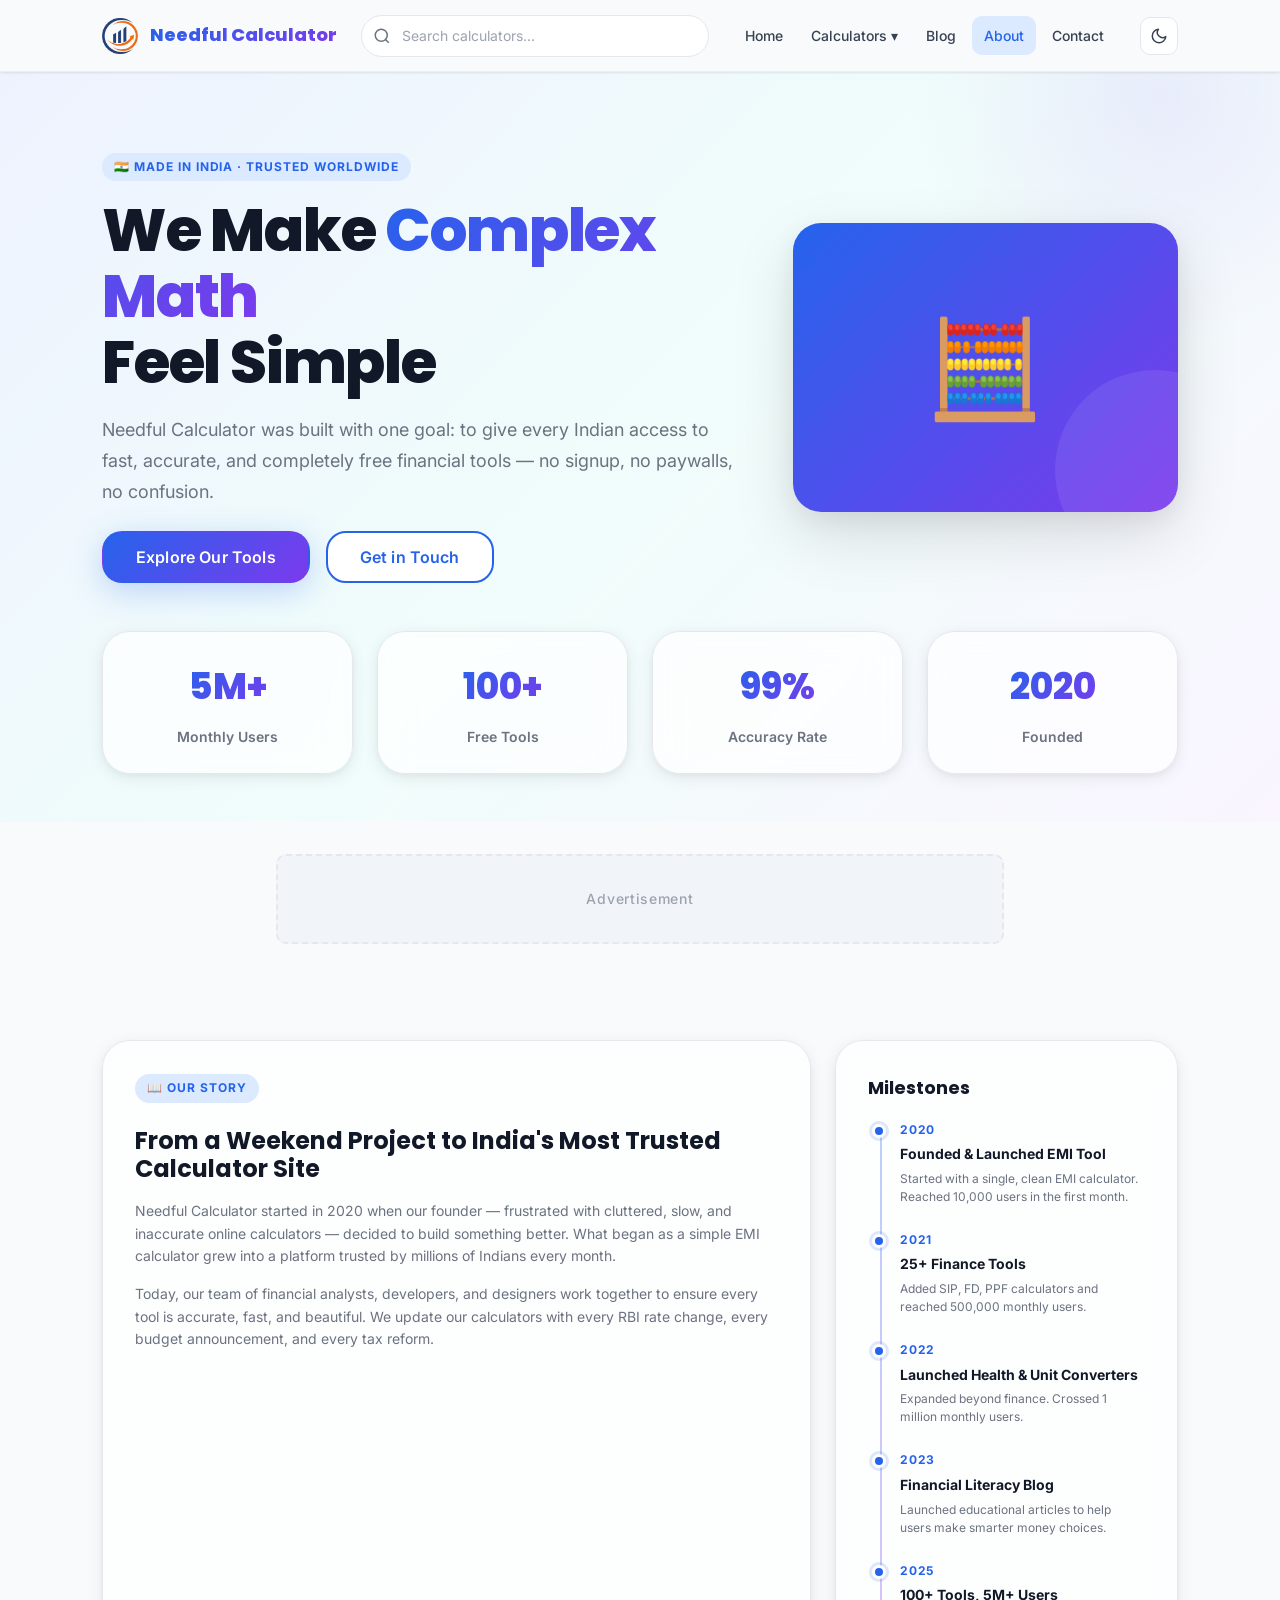
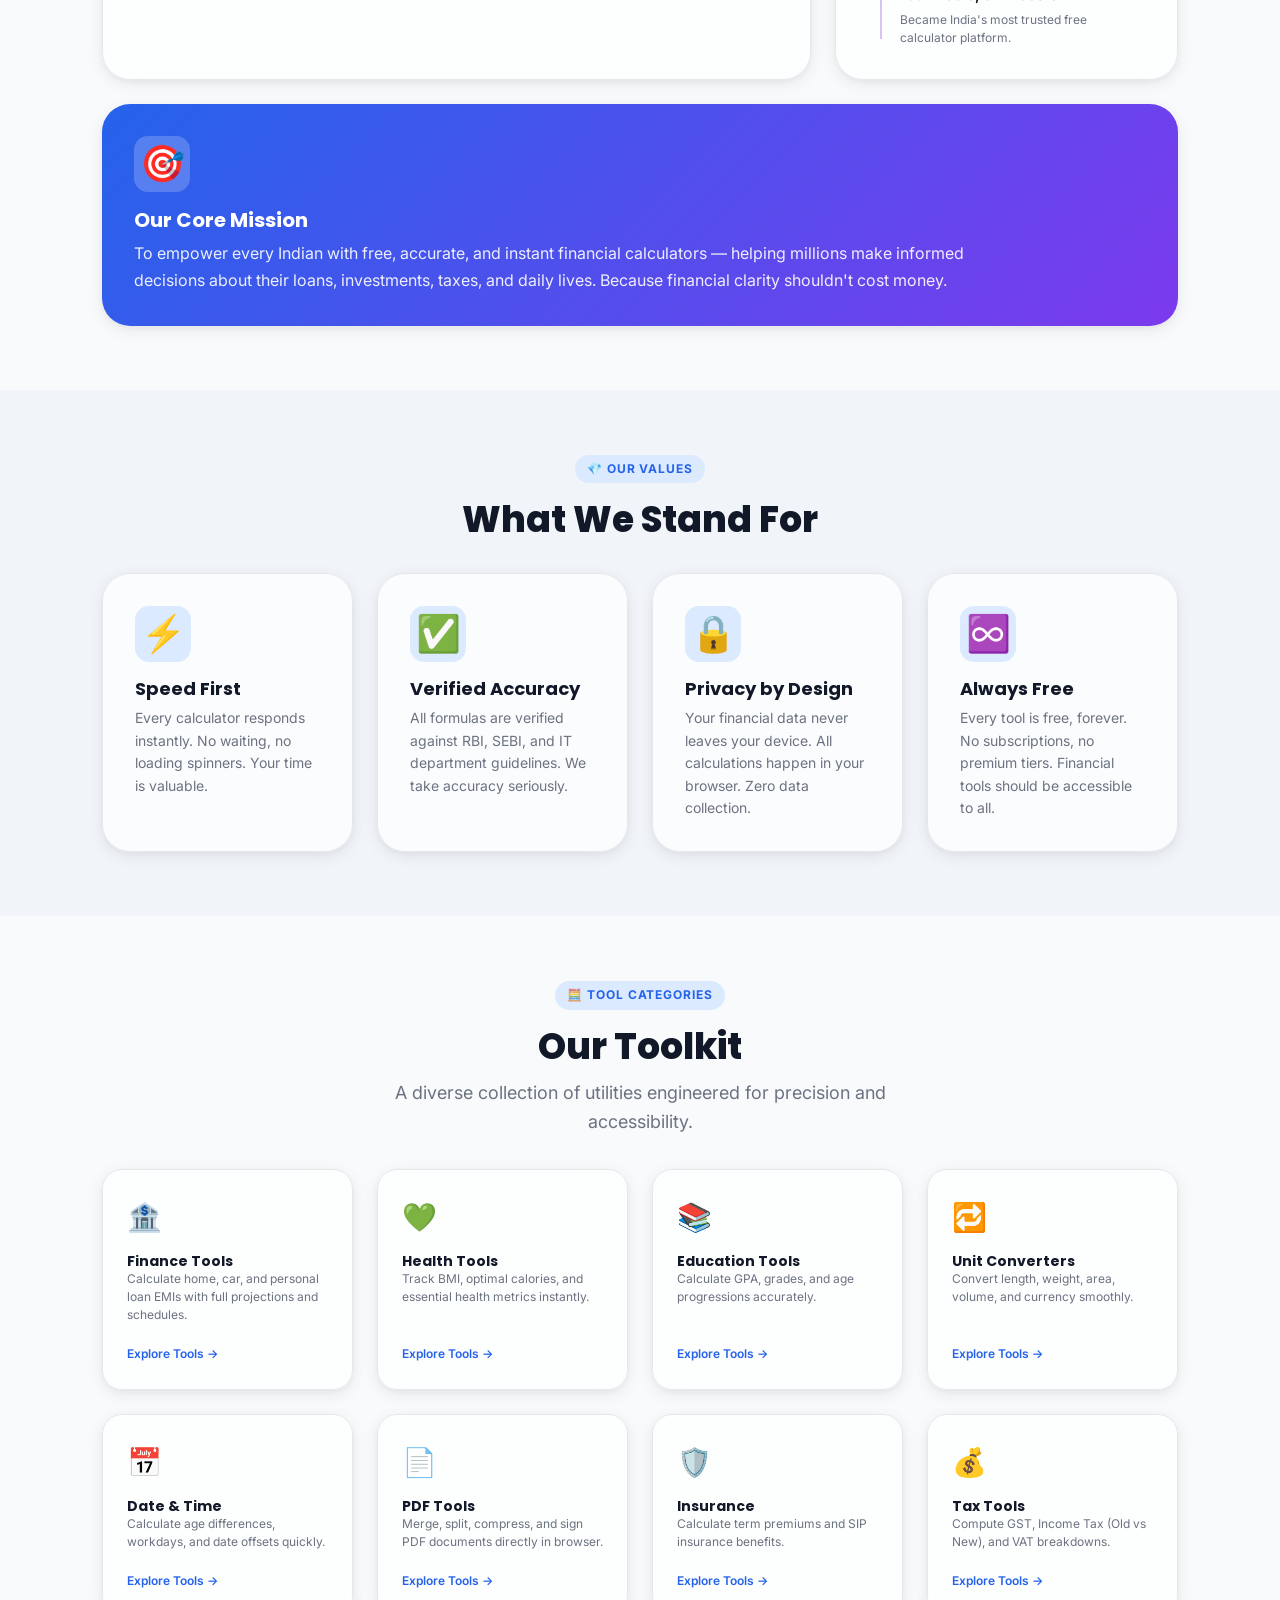
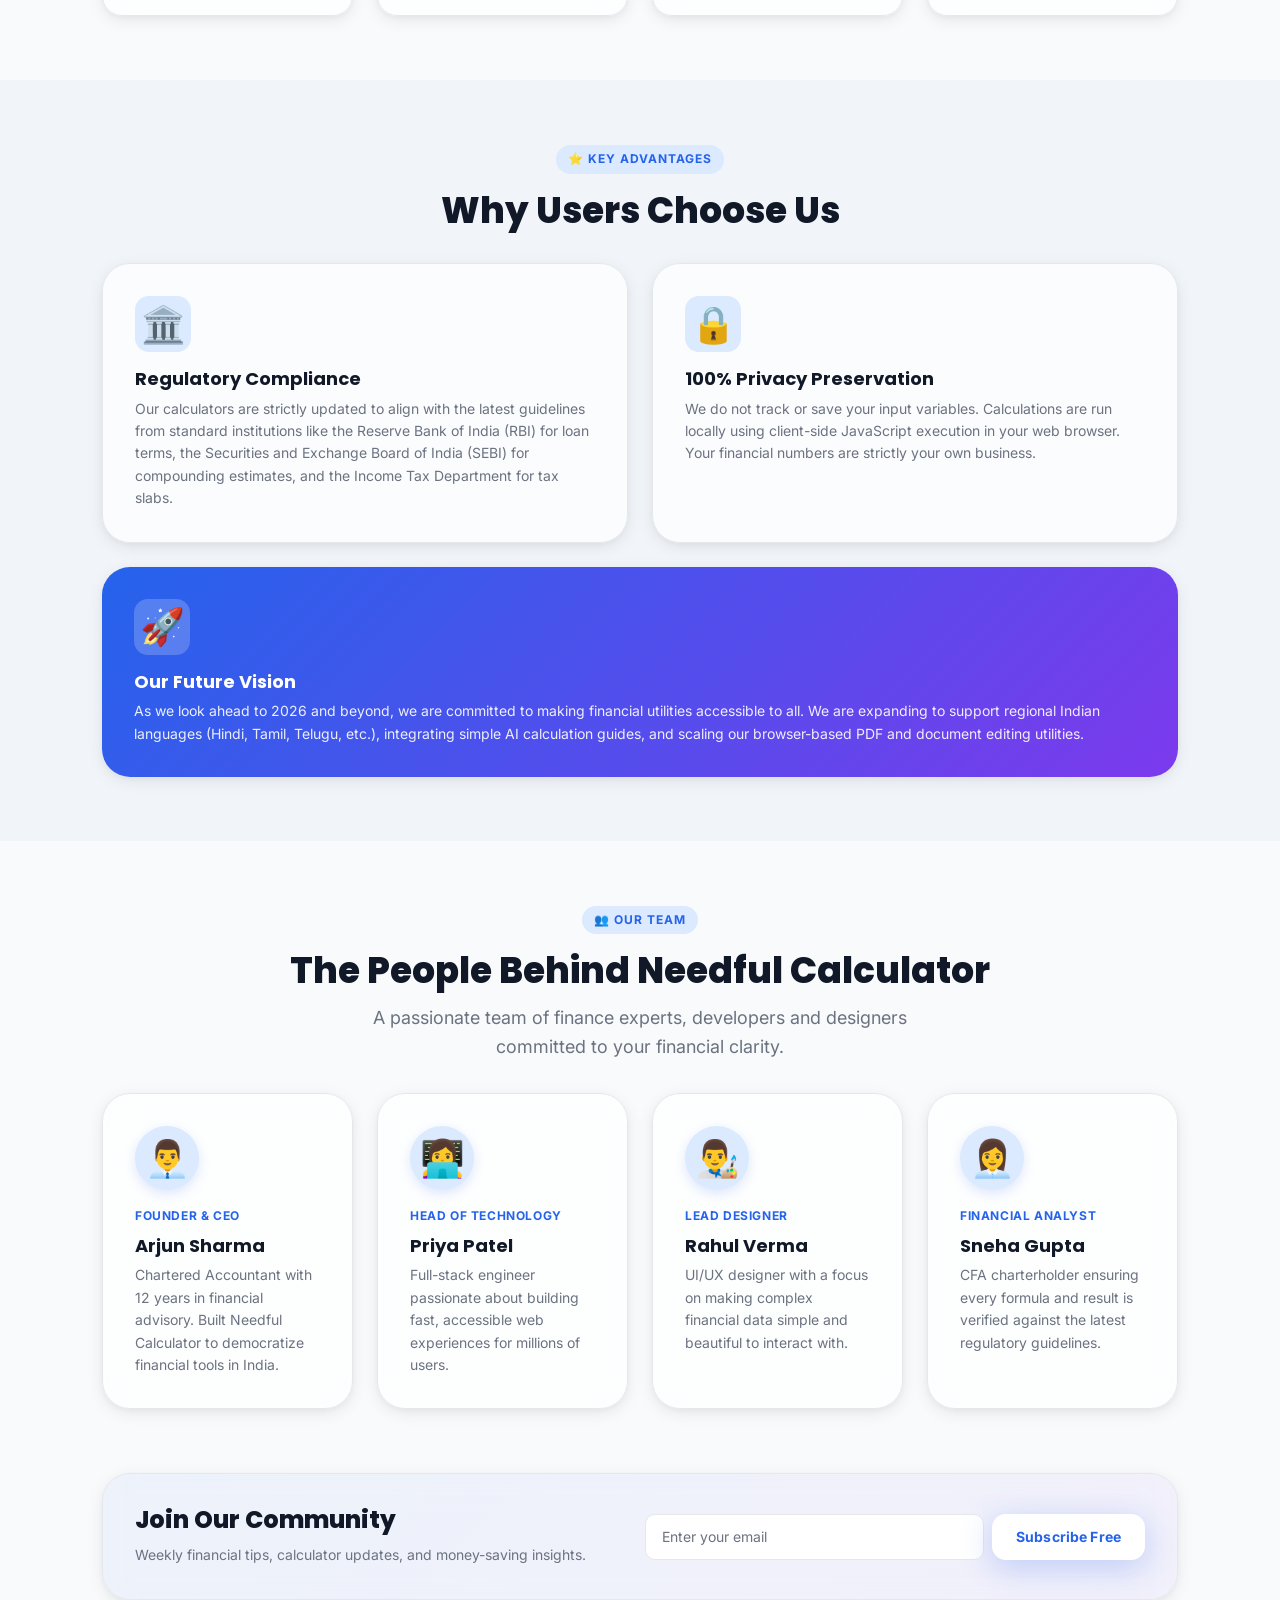
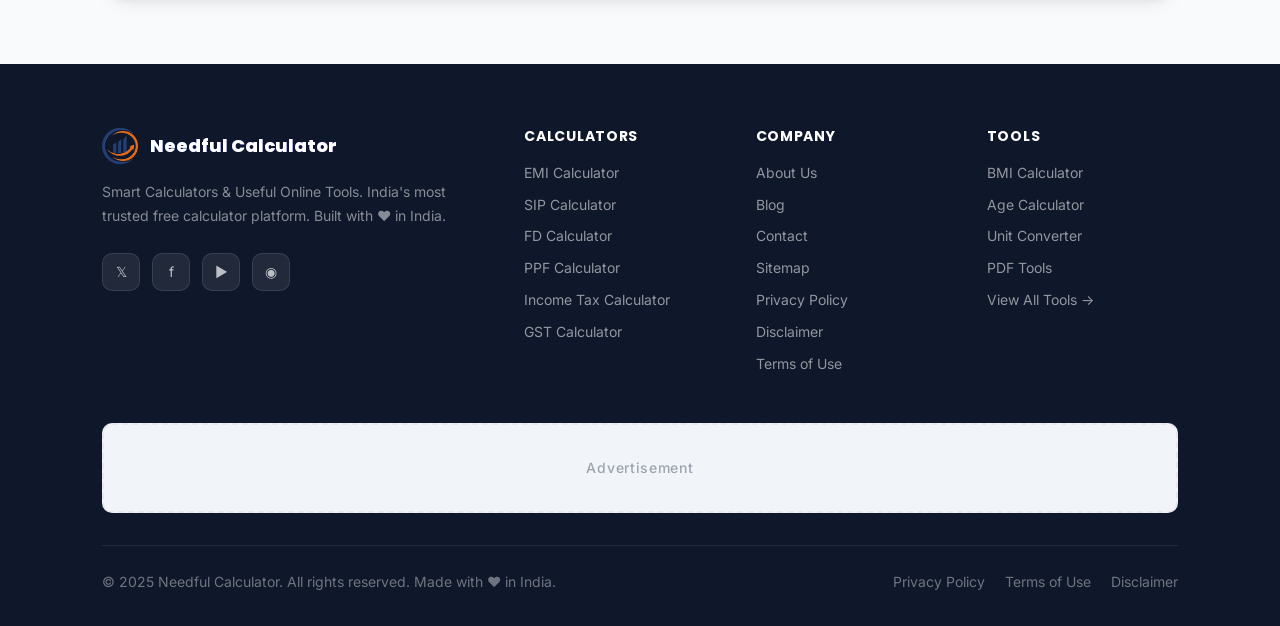
==== commit f10883ab: "About page Updates" ====
--- a/about.html
+++ b/about.html
@@ -22,10 +22,14 @@
   <link rel="stylesheet" href="css/responsive.css">
 
   <style>
-    /* About page specific */
+    /* ─── Modern Bento & Glassmorphism 2026 Styles ─── */
+    .about-section {
+      padding-block: var(--space-16);
+    }
+    
     .about-hero {
       background: var(--gradient-hero);
-      padding-block: var(--space-20) var(--space-16);
+      padding-block: var(--space-20) var(--space-12);
       position: relative;
       overflow: hidden;
     }
@@ -43,9 +47,16 @@
 
     .about-hero-grid {
       display: grid;
-      grid-template-columns: 1fr 1fr;
+      grid-template-columns: 1.25fr 0.75fr;
       gap: var(--space-12);
       align-items: center;
+    }
+
+    @media (max-width: 768px) {
+      .about-hero-grid {
+        grid-template-columns: 1fr;
+        gap: var(--space-8);
+      }
     }
 
     .about-eyebrow {
@@ -64,9 +75,11 @@
     }
 
     .about-hero h1 {
-      font-size: clamp(2rem, 5vw, 3.5rem);
+      font-size: clamp(2.25rem, 5vw, 3.75rem);
       line-height: 1.1;
       margin-bottom: var(--space-5);
+      font-weight: 800;
+      letter-spacing: -0.02em;
     }
 
     .about-hero p {
@@ -76,25 +89,97 @@
       margin-bottom: var(--space-6);
     }
 
-    /* Stats band */
-    .stats-band {
+    /* Bento Grid Base */
+    .bento-grid {
       display: grid;
-      grid-template-columns: repeat(4, 1fr);
+      grid-template-columns: repeat(12, 1fr);
       gap: var(--space-6);
-      background: var(--bg-surface);
+    }
+
+    @media (max-width: 768px) {
+      .bento-grid {
+        display: flex;
+        flex-direction: column;
+        gap: var(--space-4);
+      }
+    }
+
+    .col-span-12 { grid-column: span 12; }
+    .col-span-8 { grid-column: span 8; }
+    .col-span-6 { grid-column: span 6; }
+    .col-span-4 { grid-column: span 4; }
+    .col-span-3 { grid-column: span 3; }
+
+    /* Glassmorphic Bento Card */
+    .bento-card {
+      background: var(--bg-glass);
+      backdrop-filter: blur(16px);
+      -webkit-backdrop-filter: blur(16px);
       border: 1px solid var(--border-color);
       border-radius: var(--radius-2xl);
       padding: var(--space-8);
+      box-shadow: var(--shadow-md);
+      transition: all var(--transition-base);
+      position: relative;
+      overflow: hidden;
+      display: flex;
+      flex-direction: column;
+      justify-content: space-between;
+    }
+
+    .bento-card:hover {
+      transform: translateY(-4px);
       box-shadow: var(--shadow-lg);
+      border-color: rgba(37, 99, 235, 0.25);
+    }
+
+    .bento-card-header {
+      margin-bottom: var(--space-4);
+    }
+
+    .bento-card-title {
+      font-family: var(--font-heading);
+      font-size: var(--text-lg);
+      font-weight: 700;
+      color: var(--txt-primary);
+      margin-bottom: var(--space-2);
+    }
+
+    .bento-card-text {
+      font-size: var(--text-sm);
+      color: var(--txt-muted);
+      line-height: 1.6;
+    }
+
+    /* Special card accents */
+    .card-accent-brand {
+      background: var(--gradient-brand);
+      color: white;
+      border: none;
+    }
+    .card-accent-brand .bento-card-title,
+    .card-accent-brand .bento-card-text {
+      color: white;
+    }
+    .card-accent-brand .bento-card-text {
+      color: rgba(255, 255, 255, 0.9);
+    }
+
+    /* Stats Bento Cards */
+    .stats-bento {
       margin-top: var(--space-12);
     }
 
-    .stat-item {
+    .stat-card {
       text-align: center;
-      padding: var(--space-4);
-    }
-
-    .stat-num {
+      padding: var(--space-6) var(--space-4);
+      display: flex;
+      flex-direction: column;
+      align-items: center;
+      justify-content: center;
+    }
+
+    .stat-card .stat-num {
       font-family: var(--font-heading);
       font-size: var(--text-4xl);
       font-weight: 800;
@@ -103,202 +188,139 @@
       -webkit-text-fill-color: transparent;
       background-clip: text;
       display: block;
-    }
-
-    .stat-label {
+      margin-bottom: var(--space-2);
+    }
+
+    .stat-card .stat-label {
       font-size: var(--text-sm);
       color: var(--txt-muted);
-      font-weight: 500;
-      margin-top: var(--space-1);
-    }
-
-    /* Mission section */
-    .mission-card {
-      background: var(--gradient-brand);
-      border-radius: var(--radius-2xl);
-      padding: var(--space-12);
-      text-align: center;
+      font-weight: 600;
+    }
+
+    /* Why Choose Us Icons */
+    .bento-icon {
+      font-size: 2.25rem;
+      margin-bottom: var(--space-4);
+      display: inline-flex;
+      align-items: center;
+      justify-content: center;
+      width: 56px;
+      height: 56px;
+      border-radius: var(--radius-lg);
+      background: var(--clr-primary-light);
+      color: var(--clr-primary);
+    }
+
+    .card-accent-brand .bento-icon {
+      background: rgba(255, 255, 255, 0.2);
       color: white;
+    }
+
+    /* Timeline Inside Bento */
+    .timeline-bento {
+      display: flex;
+      flex-direction: column;
+      gap: var(--space-6);
       position: relative;
-      overflow: hidden;
-    }
-
-    .mission-card::before {
+      padding-left: var(--space-8);
+      margin-top: var(--space-4);
+    }
+
+    .timeline-bento::before {
       content: '';
       position: absolute;
-      top: -20%;
-      left: -10%;
-      width: 300px;
-      height: 300px;
-      background: rgba(255,255,255,0.06);
-      border-radius: 50%;
-    }
-
-    .mission-card h2 {
-      color: white;
-      font-size: var(--text-3xl);
-      margin-bottom: var(--space-4);
-    }
-
-    .mission-card p {
-      color: rgba(255,255,255,0.85);
-      font-size: var(--text-lg);
-      max-width: 680px;
-      margin-inline: auto;
-      line-height: 1.7;
-    }
-
-    /* Values grid */
-    .values-grid {
-      display: grid;
-      grid-template-columns: repeat(4, 1fr);
-      gap: var(--space-5);
-      margin-top: var(--space-10);
-    }
-
-    .value-card {
-      background: var(--bg-surface);
-      border: 1px solid var(--border-color);
-      border-radius: var(--radius-xl);
-      padding: var(--space-6);
-      text-align: center;
-      transition: all var(--transition-base);
-    }
-
-    .value-card:hover {
-      transform: translateY(-4px);
-      box-shadow: var(--shadow-lg);
-      border-color: rgba(37,99,235,0.2);
-    }
-
-    .value-icon {
-      font-size: 2.5rem;
-      margin-bottom: var(--space-4);
-      display: block;
-    }
-
-    .value-title {
-      font-family: var(--font-heading);
-      font-size: var(--text-base);
-      font-weight: 700;
-      margin-bottom: var(--space-2);
-    }
-
-    .value-text {
-      font-size: var(--text-sm);
-      color: var(--txt-muted);
-      line-height: 1.6;
-    }
-
-    /* Team */
-    .team-grid {
-      display: grid;
-      grid-template-columns: repeat(4, 1fr);
-      gap: var(--space-6);
-    }
-
-    .team-card {
-      background: var(--bg-surface);
-      border: 1px solid var(--border-color);
-      border-radius: var(--radius-xl);
-      padding: var(--space-6);
-      text-align: center;
-      transition: all var(--transition-base);
-    }
-
-    .team-card:hover {
-      transform: translateY(-4px);
-      box-shadow: var(--shadow-lg);
-    }
-
-    .team-avatar {
-      width: 80px;
-      height: 80px;
-      border-radius: 50%;
-      background: var(--gradient-brand);
-      display: flex;
-      align-items: center;
-      justify-content: center;
-      font-size: 2.5rem;
-      margin: 0 auto var(--space-4);
-      box-shadow: 0 8px 24px rgba(37,99,235,0.25);
-    }
-
-    .team-name {
-      font-family: var(--font-heading);
-      font-weight: 700;
-      font-size: var(--text-base);
-      margin-bottom: var(--space-1);
-    }
-
-    .team-role {
-      font-size: var(--text-sm);
-      color: var(--clr-primary);
-      font-weight: 600;
-      margin-bottom: var(--space-2);
-    }
-
-    .team-bio {
-      font-size: var(--text-xs);
-      color: var(--txt-muted);
-      line-height: 1.6;
-    }
-
-    /* Timeline */
-    .timeline {
-      position: relative;
-      padding-left: var(--space-10);
-    }
-
-    .timeline::before {
-      content: '';
-      position: absolute;
-      left: 16px;
-      top: 0;
-      bottom: 0;
+      left: 12px;
+      top: 8px;
+      bottom: 8px;
       width: 2px;
       background: var(--gradient-brand);
-    }
-
-    .timeline-item {
+      opacity: 0.3;
+    }
+
+    .timeline-node {
       position: relative;
-      margin-bottom: var(--space-8);
-    }
-
-    .timeline-dot {
+    }
+
+    .timeline-marker {
       position: absolute;
-      left: calc(-1 * var(--space-10) + 8px);
+      left: -28px;
       top: 4px;
-      width: 18px;
-      height: 18px;
+      width: 14px;
+      height: 14px;
       border-radius: 50%;
-      background: var(--gradient-brand);
-      border: 3px solid var(--bg-body);
-      box-shadow: 0 0 0 3px rgba(37,99,235,0.2);
+      background: var(--clr-primary);
+      border: 3px solid var(--bg-surface);
+      box-shadow: 0 0 0 3px rgba(37,99,235,0.15);
     }
 
     .timeline-year {
       font-size: var(--text-xs);
       font-weight: 700;
       color: var(--clr-primary);
-      text-transform: uppercase;
-      letter-spacing: 0.08em;
-      margin-bottom: var(--space-1);
-    }
-
-    .timeline-title {
-      font-size: var(--text-base);
+      letter-spacing: 0.05em;
+      margin-bottom: 2px;
+    }
+
+    .timeline-heading {
+      font-size: var(--text-sm);
       font-weight: 700;
-      margin-bottom: var(--space-1);
-    }
-
-    .timeline-desc {
+      color: var(--txt-primary);
+      margin-bottom: 4px;
+    }
+
+    .timeline-body {
+      font-size: var(--text-xs);
+      color: var(--txt-muted);
+      line-height: 1.5;
+    }
+
+    /* Tool Category Bento grid */
+    .cat-bento-card {
+      padding: var(--space-6);
+      border-radius: var(--radius-xl);
+      text-decoration: none;
+      display: flex;
+      flex-direction: column;
+      gap: var(--space-3);
+    }
+
+    .cat-bento-card .cat-icon {
+      font-size: 1.75rem;
+      transition: transform var(--transition-base);
+    }
+
+    .cat-bento-card:hover .cat-icon {
+      transform: scale(1.2);
+    }
+
+    .cat-bento-title {
+      font-family: var(--font-heading);
       font-size: var(--text-sm);
+      font-weight: 700;
+      color: var(--txt-primary);
+      display: flex;
+      align-items: center;
+      gap: var(--space-2);
+    }
+
+    .cat-bento-desc {
+      font-size: var(--text-xs);
       color: var(--txt-muted);
-      line-height: 1.6;
-    }
-
-    /* Hero illustration area */
+      line-height: 1.5;
+      margin-bottom: var(--space-2);
+    }
+
+    .cat-bento-link {
+      font-size: var(--text-xs);
+      font-weight: 600;
+      color: var(--clr-primary);
+      margin-top: auto;
+      display: inline-flex;
+      align-items: center;
+      gap: 4px;
+    }
+
+    /* Floating illustration card */
     .hero-illustration {
       background: var(--gradient-brand);
       border-radius: var(--radius-2xl);
@@ -310,6 +332,7 @@
       box-shadow: var(--shadow-xl);
       position: relative;
       overflow: hidden;
+      color: white;
     }
 
     .hero-illustration::after {
@@ -321,6 +344,68 @@
       height: 200px;
       background: rgba(255,255,255,0.08);
       border-radius: 50%;
+    }
+
+    /* Team styles */
+    .team-avatar {
+      font-size: 2.25rem;
+      width: 64px;
+      height: 64px;
+      border-radius: 50%;
+      background: var(--clr-primary-light);
+      display: flex;
+      align-items: center;
+      justify-content: center;
+      margin-bottom: var(--space-4);
+      box-shadow: 0 4px 12px rgba(37,99,235,0.15);
+    }
+
+    .team-role {
+      font-size: var(--text-xs);
+      color: var(--clr-primary);
+      font-weight: 700;
+      text-transform: uppercase;
+      letter-spacing: 0.05em;
+      margin-bottom: var(--space-2);
+    }
+
+    /* Newsletter Card custom overrides */
+    .newsletter-bento {
+      background: linear-gradient(135deg, rgba(37, 99, 235, 0.05) 0%, rgba(124, 58, 237, 0.05) 100%);
+      border: 1.5px solid var(--border-color);
+    }
+
+    .newsletter-bento-inner {
+      display: flex;
+      align-items: center;
+      justify-content: space-between;
+      gap: var(--space-8);
+      width: 100%;
+    }
+
+    @media (max-width: 768px) {
+      .newsletter-bento-inner {
+        flex-direction: column;
+        align-items: stretch;
+        gap: var(--space-6);
+      }
+    }
+
+    .newsletter-bento-copy h2 {
+      font-size: var(--text-2xl);
+      font-weight: 800;
+      color: var(--txt-primary);
+      margin-bottom: var(--space-2);
+    }
+
+    .newsletter-bento-copy p {
+      font-size: var(--text-sm);
+      color: var(--txt-muted);
+    }
+
+    /* Ad Slots spacing */
+    .about-ad-wrap {
+      margin-block: var(--space-8);
     }
   </style>
 
@@ -424,182 +509,320 @@
         </div>
       </div>
 
-      <!-- Stats -->
-      <div class="stats-band reveal reveal-delay-2">
-        <div class="stat-item">
-          <span class="stat-num" data-count="5" data-suffix="M+">5M+</span>
-          <div class="stat-label">Monthly Users</div>
-        </div>
-        <div class="stat-item">
-          <span class="stat-num" data-count="100" data-suffix="+">100+</span>
-          <div class="stat-label">Free Tools</div>
-        </div>
-        <div class="stat-item">
-          <span class="stat-num" data-count="99" data-suffix="%">99%</span>
-          <div class="stat-label">Accuracy Rate</div>
-        </div>
-        <div class="stat-item">
-          <span class="stat-num" data-count="2020">2020</span>
-          <div class="stat-label">Founded</div>
+      <!-- Stats Bento Grid -->
+      <div class="bento-grid stats-bento reveal reveal-delay-2">
+        <div class="bento-card stat-card col-span-3">
+          <span class="stat-num">5M+</span>
+          <span class="stat-label">Monthly Users</span>
+        </div>
+        <div class="bento-card stat-card col-span-3">
+          <span class="stat-num">100+</span>
+          <span class="stat-label">Free Tools</span>
+        </div>
+        <div class="bento-card stat-card col-span-3">
+          <span class="stat-num">99%</span>
+          <span class="stat-label">Accuracy Rate</span>
+        </div>
+        <div class="bento-card stat-card col-span-3">
+          <span class="stat-num">2020</span>
+          <span class="stat-label">Founded</span>
         </div>
       </div>
     </div>
   </section>
 
   <!-- AD SLOT -->
-  <div class="container">
+  <div class="container about-ad-wrap">
     <div class="ad-slot ad-slot-leaderboard" aria-label="Advertisement"><span>Advertisement</span></div>
   </div>
 
-  <!-- MISSION -->
-  <section class="section">
+  <!-- OUR STORY & MISSION BENTO -->
+  <section class="about-section">
     <div class="container">
-      <div class="mission-card reveal">
-        <h2>Our Mission</h2>
-        <p>To empower every Indian with free, accurate, and instant financial calculators — helping millions make informed decisions about their loans, investments, taxes, and daily lives. Because financial clarity shouldn't cost money.</p>
+      <div class="bento-grid">
+        <!-- Story text -->
+        <div class="bento-card col-span-8 reveal">
+          <div>
+            <div class="about-eyebrow">📖 Our Story</div>
+            <h2 class="bento-card-title" style="font-size:var(--text-2xl); margin-block:var(--space-2) var(--space-4)">From a Weekend Project to India's Most Trusted Calculator Site</h2>
+            <p class="bento-card-text" style="margin-bottom:var(--space-4)">
+              Needful Calculator started in 2020 when our founder — frustrated with cluttered, slow, and inaccurate online calculators — decided to build something better. What began as a simple EMI calculator grew into a platform trusted by millions of Indians every month.
+            </p>
+            <p class="bento-card-text">
+              Today, our team of financial analysts, developers, and designers work together to ensure every tool is accurate, fast, and beautiful. We update our calculators with every RBI rate change, every budget announcement, and every tax reform.
+            </p>
+          </div>
+        </div>
+
+        <!-- Story timeline -->
+        <div class="bento-card col-span-4 reveal reveal-delay-2">
+          <div>
+            <div class="bento-card-title">Milestones</div>
+            <div class="timeline-bento">
+              <div class="timeline-node">
+                <div class="timeline-marker"></div>
+                <div class="timeline-year">2020</div>
+                <div class="timeline-heading">Founded & Launched EMI Tool</div>
+                <p class="timeline-body">Started with a single, clean EMI calculator. Reached 10,000 users in the first month.</p>
+              </div>
+              <div class="timeline-node">
+                <div class="timeline-marker"></div>
+                <div class="timeline-year">2021</div>
+                <div class="timeline-heading">25+ Finance Tools</div>
+                <p class="timeline-body">Added SIP, FD, PPF calculators and reached 500,000 monthly users.</p>
+              </div>
+              <div class="timeline-node">
+                <div class="timeline-marker"></div>
+                <div class="timeline-year">2022</div>
+                <div class="timeline-heading">Launched Health & Unit Converters</div>
+                <p class="timeline-body">Expanded beyond finance. Crossed 1 million monthly users.</p>
+              </div>
+              <div class="timeline-node">
+                <div class="timeline-marker"></div>
+                <div class="timeline-year">2023</div>
+                <div class="timeline-heading">Financial Literacy Blog</div>
+                <p class="timeline-body">Launched educational articles to help users make smarter money choices.</p>
+              </div>
+              <div class="timeline-node">
+                <div class="timeline-marker"></div>
+                <div class="timeline-year">2025</div>
+                <div class="timeline-heading">100+ Tools, 5M+ Users</div>
+                <p class="timeline-body">Became India's most trusted free calculator platform.</p>
+              </div>
+            </div>
+          </div>
+        </div>
+
+        <!-- Mission statement -->
+        <div class="bento-card card-accent-brand col-span-12 reveal">
+          <div class="bento-icon">🎯</div>
+          <div>
+            <h2 class="bento-card-title" style="font-size:var(--text-xl)">Our Core Mission</h2>
+            <p class="bento-card-text" style="font-size:var(--text-base); line-height:1.7; max-width:900px">
+              To empower every Indian with free, accurate, and instant financial calculators — helping millions make informed decisions about their loans, investments, taxes, and daily lives. Because financial clarity shouldn't cost money.
+            </p>
+          </div>
+        </div>
       </div>
     </div>
   </section>
 
-  <!-- VALUES -->
-  <section class="section" style="background:var(--bg-muted)">
+  <!-- CORE VALUES -->
+  <section class="about-section" style="background:var(--bg-muted)">
     <div class="container">
       <div class="text-center mb-8 reveal">
-        <div class="section-eyebrow">💎 Our Values</div>
+        <div class="about-eyebrow">💎 Our Values</div>
         <h2 class="section-title">What We Stand For</h2>
       </div>
-      <div class="values-grid stagger-children">
-        <div class="value-card">
-          <span class="value-icon">⚡</span>
-          <div class="value-title">Speed First</div>
-          <p class="value-text">Every calculator responds instantly. No waiting, no loading spinners. Your time is valuable.</p>
-        </div>
-        <div class="value-card">
-          <span class="value-icon">✅</span>
-          <div class="value-title">Verified Accuracy</div>
-          <p class="value-text">All formulas are verified against RBI, SEBI, and IT department guidelines. We take accuracy seriously.</p>
-        </div>
-        <div class="value-card">
-          <span class="value-icon">🔒</span>
-          <div class="value-title">Privacy by Design</div>
-          <p class="value-text">Your financial data never leaves your device. All calculations happen in your browser. Zero data collection.</p>
-        </div>
-        <div class="value-card">
-          <span class="value-icon">♾️</span>
-          <div class="value-title">Always Free</div>
-          <p class="value-text">Every tool is free, forever. No subscriptions, no premium tiers. Financial tools should be accessible to all.</p>
+      <div class="bento-grid">
+        <div class="bento-card col-span-3 reveal">
+          <div>
+            <div class="bento-icon">⚡</div>
+            <h3 class="bento-card-title">Speed First</h3>
+            <p class="bento-card-text">Every calculator responds instantly. No waiting, no loading spinners. Your time is valuable.</p>
+          </div>
+        </div>
+        <div class="bento-card col-span-3 reveal reveal-delay-1">
+          <div>
+            <div class="bento-icon">✅</div>
+            <h3 class="bento-card-title">Verified Accuracy</h3>
+            <p class="bento-card-text">All formulas are verified against RBI, SEBI, and IT department guidelines. We take accuracy seriously.</p>
+          </div>
+        </div>
+        <div class="bento-card col-span-3 reveal reveal-delay-2">
+          <div>
+            <div class="bento-icon">🔒</div>
+            <h3 class="bento-card-title">Privacy by Design</h3>
+            <p class="bento-card-text">Your financial data never leaves your device. All calculations happen in your browser. Zero data collection.</p>
+          </div>
+        </div>
+        <div class="bento-card col-span-3 reveal reveal-delay-3">
+          <div>
+            <div class="bento-icon">♾️</div>
+            <h3 class="bento-card-title">Always Free</h3>
+            <p class="bento-card-text">Every tool is free, forever. No subscriptions, no premium tiers. Financial tools should be accessible to all.</p>
+          </div>
         </div>
       </div>
     </div>
   </section>
 
-  <!-- AD SLOT MID -->
-  <div class="container">
-    <div class="ad-slot" aria-label="Advertisement"><span>Advertisement</span></div>
-  </div>
-
-  <!-- STORY / TIMELINE -->
-  <section class="section">
+  <!-- TOOL CATEGORIES -->
+  <section class="about-section">
     <div class="container">
-      <div class="grid-2" style="gap:var(--space-12);align-items:start">
-        <div class="reveal">
-          <div class="section-eyebrow">📖 Our Story</div>
-          <h2 class="section-title" style="text-align:left">From a Weekend Project to India's Most Trusted Calculator Site</h2>
-          <p style="color:var(--txt-muted);line-height:1.8;margin-top:var(--space-4)">
-            Needful Calculator started in 2020 when our founder — frustrated with cluttered, slow, and inaccurate online calculators — decided to build something better. What began as a simple EMI calculator grew into a platform trusted by millions of Indians every month.
-          </p>
-          <p style="color:var(--txt-muted);line-height:1.8;margin-top:var(--space-4)">
-            Today, our team of financial analysts, developers, and designers work together to ensure every tool is accurate, fast, and beautiful. We update our calculators with every RBI rate change, every budget announcement, and every tax reform.
-          </p>
-        </div>
-        <div class="reveal reveal-delay-2">
-          <div class="timeline">
-            <div class="timeline-item">
-              <div class="timeline-dot"></div>
-              <div class="timeline-year">2020</div>
-              <div class="timeline-title">Founded & Launched EMI Calculator</div>
-              <p class="timeline-desc">Started with a single, clean EMI calculator. Reached 10,000 users in the first month.</p>
-            </div>
-            <div class="timeline-item">
-              <div class="timeline-dot"></div>
-              <div class="timeline-year">2021</div>
-              <div class="timeline-title">Expanded to 25 Finance Tools</div>
-              <p class="timeline-desc">Added SIP, FD, PPF calculators and reached 500,000 monthly users.</p>
-            </div>
-            <div class="timeline-item">
-              <div class="timeline-dot"></div>
-              <div class="timeline-year">2022</div>
-              <div class="timeline-title">Launched Health & Unit Converters</div>
-              <p class="timeline-desc">Expanded beyond finance. Crossed 1 million monthly users.</p>
-            </div>
-            <div class="timeline-item">
-              <div class="timeline-dot"></div>
-              <div class="timeline-year">2023</div>
-              <div class="timeline-title">Blog & Educational Content</div>
-              <p class="timeline-desc">Launched our financial literacy blog. 3 million monthly users.</p>
-            </div>
-            <div class="timeline-item">
-              <div class="timeline-dot"></div>
-              <div class="timeline-year">2025</div>
-              <div class="timeline-title">100+ Tools, 5M+ Users</div>
-              <p class="timeline-desc">India's most trusted free calculator platform. Growing every day.</p>
-            </div>
-          </div>
-        </div>
+      <div class="text-center mb-8 reveal">
+        <div class="about-eyebrow">🧮 Tool Categories</div>
+        <h2 class="section-title">Our Toolkit</h2>
+        <p class="section-subtitle">A diverse collection of utilities engineered for precision and accessibility.</p>
+      </div>
+      <div class="bento-grid">
+        <a href="category.html#finance" class="bento-card cat-bento-card col-span-3 reveal">
+          <span class="cat-icon">🏦</span>
+          <div>
+            <h3 class="cat-bento-title">Finance Tools</h3>
+            <p class="cat-bento-desc">Calculate home, car, and personal loan EMIs with full projections and schedules.</p>
+          </div>
+          <span class="cat-bento-link">Explore Tools →</span>
+        </a>
+        <a href="category.html#health" class="bento-card cat-bento-card col-span-3 reveal reveal-delay-1">
+          <span class="cat-icon">💚</span>
+          <div>
+            <h3 class="cat-bento-title">Health Tools</h3>
+            <p class="cat-bento-desc">Track BMI, optimal calories, and essential health metrics instantly.</p>
+          </div>
+          <span class="cat-bento-link">Explore Tools →</span>
+        </a>
+        <a href="category.html#education" class="bento-card cat-bento-card col-span-3 reveal reveal-delay-2">
+          <span class="cat-icon">📚</span>
+          <div>
+            <h3 class="cat-bento-title">Education Tools</h3>
+            <p class="cat-bento-desc">Calculate GPA, grades, and age progressions accurately.</p>
+          </div>
+          <span class="cat-bento-link">Explore Tools →</span>
+        </a>
+        <a href="category.html#unit" class="bento-card cat-bento-card col-span-3 reveal reveal-delay-3">
+          <span class="cat-icon">🔁</span>
+          <div>
+            <h3 class="cat-bento-title">Unit Converters</h3>
+            <p class="cat-bento-desc">Convert length, weight, area, volume, and currency smoothly.</p>
+          </div>
+          <span class="cat-bento-link">Explore Tools →</span>
+        </a>
+        <a href="category.html#date" class="bento-card cat-bento-card col-span-3 reveal">
+          <span class="cat-icon">📅</span>
+          <div>
+            <h3 class="cat-bento-title">Date & Time</h3>
+            <p class="cat-bento-desc">Calculate age differences, workdays, and date offsets quickly.</p>
+          </div>
+          <span class="cat-bento-link">Explore Tools →</span>
+        </a>
+        <a href="category.html#pdf" class="bento-card cat-bento-card col-span-3 reveal reveal-delay-1">
+          <span class="cat-icon">📄</span>
+          <div>
+            <h3 class="cat-bento-title">PDF Tools</h3>
+            <p class="cat-bento-desc">Merge, split, compress, and sign PDF documents directly in browser.</p>
+          </div>
+          <span class="cat-bento-link">Explore Tools →</span>
+        </a>
+        <a href="category.html#insurance" class="bento-card cat-bento-card col-span-3 reveal reveal-delay-2">
+          <span class="cat-icon">🛡️</span>
+          <div>
+            <h3 class="cat-bento-title">Insurance</h3>
+            <p class="cat-bento-desc">Calculate term premiums and SIP insurance benefits.</p>
+          </div>
+          <span class="cat-bento-link">Explore Tools →</span>
+        </a>
+        <a href="category.html#tax" class="bento-card cat-bento-card col-span-3 reveal reveal-delay-3">
+          <span class="cat-icon">💰</span>
+          <div>
+            <h3 class="cat-bento-title">Tax Tools</h3>
+            <p class="cat-bento-desc">Compute GST, Income Tax (Old vs New), and VAT breakdowns.</p>
+          </div>
+          <span class="cat-bento-link">Explore Tools →</span>
+        </a>
       </div>
     </div>
   </section>
 
-  <!-- TEAM -->
-  <section class="section" style="background:var(--bg-muted)">
+  <!-- WHY CHOOSE US & FUTURE VISION -->
+  <section class="about-section" style="background:var(--bg-muted)">
     <div class="container">
       <div class="text-center mb-8 reveal">
-        <div class="section-eyebrow">👥 Our Team</div>
+        <div class="about-eyebrow">⭐ Key Advantages</div>
+        <h2 class="section-title">Why Users Choose Us</h2>
+      </div>
+      <div class="bento-grid">
+        <div class="bento-card col-span-6 reveal">
+          <div>
+            <div class="bento-icon">🏛️</div>
+            <h3 class="bento-card-title">Regulatory Compliance</h3>
+            <p class="bento-card-text">
+              Our calculators are strictly updated to align with the latest guidelines from standard institutions like the Reserve Bank of India (RBI) for loan terms, the Securities and Exchange Board of India (SEBI) for compounding estimates, and the Income Tax Department for tax slabs.
+            </p>
+          </div>
+        </div>
+
+        <div class="bento-card col-span-6 reveal reveal-delay-1">
+          <div>
+            <div class="bento-icon">🔒</div>
+            <h3 class="bento-card-title">100% Privacy Preservation</h3>
+            <p class="bento-card-text">
+              We do not track or save your input variables. Calculations are run locally using client-side JavaScript execution in your web browser. Your financial numbers are strictly your own business.
+            </p>
+          </div>
+        </div>
+
+        <div class="bento-card card-accent-brand col-span-12 reveal">
+          <div class="bento-icon">🚀</div>
+          <div>
+            <h3 class="bento-card-title">Our Future Vision</h3>
+            <p class="bento-card-text">
+              As we look ahead to 2026 and beyond, we are committed to making financial utilities accessible to all. We are expanding to support regional Indian languages (Hindi, Tamil, Telugu, etc.), integrating simple AI calculation guides, and scaling our browser-based PDF and document editing utilities.
+            </p>
+          </div>
+        </div>
+      </div>
+    </div>
+  </section>
+
+  <!-- TEAM -->
+  <section class="about-section">
+    <div class="container">
+      <div class="text-center mb-8 reveal">
+        <div class="about-eyebrow">👥 Our Team</div>
         <h2 class="section-title">The People Behind Needful Calculator</h2>
         <p class="section-subtitle">A passionate team of finance experts, developers and designers committed to your financial clarity.</p>
       </div>
-      <div class="team-grid stagger-children">
-        <div class="team-card">
-          <div class="team-avatar">👨‍💼</div>
-          <div class="team-name">Arjun Sharma</div>
-          <div class="team-role">Founder & CEO</div>
-          <p class="team-bio">Chartered Accountant with 12 years in financial advisory. Built Needful Calculator to democratize financial tools in India.</p>
-        </div>
-        <div class="team-card">
-          <div class="team-avatar">👩‍💻</div>
-          <div class="team-name">Priya Patel</div>
-          <div class="team-role">Head of Technology</div>
-          <p class="team-bio">Full-stack engineer passionate about building fast, accessible web experiences for millions of users.</p>
-        </div>
-        <div class="team-card">
-          <div class="team-avatar">👨‍🎨</div>
-          <div class="team-name">Rahul Verma</div>
-          <div class="team-role">Lead Designer</div>
-          <p class="team-bio">UI/UX designer with a focus on making complex financial data simple and beautiful to interact with.</p>
-        </div>
-        <div class="team-card">
-          <div class="team-avatar">👩‍💼</div>
-          <div class="team-name">Sneha Gupta</div>
-          <div class="team-role">Financial Analyst</div>
-          <p class="team-bio">CFA charterholder ensuring every formula and result is verified against the latest regulatory guidelines.</p>
+      <div class="bento-grid">
+        <div class="bento-card col-span-3 reveal">
+          <div>
+            <div class="team-avatar">👨‍💼</div>
+            <div class="team-role">Founder & CEO</div>
+            <h3 class="bento-card-title">Arjun Sharma</h3>
+            <p class="bento-card-text">Chartered Accountant with 12 years in financial advisory. Built Needful Calculator to democratize financial tools in India.</p>
+          </div>
+        </div>
+        <div class="bento-card col-span-3 reveal reveal-delay-1">
+          <div>
+            <div class="team-avatar">👩‍💻</div>
+            <div class="team-role">Head of Technology</div>
+            <h3 class="bento-card-title">Priya Patel</h3>
+            <p class="bento-card-text">Full-stack engineer passionate about building fast, accessible web experiences for millions of users.</p>
+          </div>
+        </div>
+        <div class="bento-card col-span-3 reveal reveal-delay-2">
+          <div>
+            <div class="team-avatar">👨‍🎨</div>
+            <div class="team-role">Lead Designer</div>
+            <h3 class="bento-card-title">Rahul Verma</h3>
+            <p class="bento-card-text">UI/UX designer with a focus on making complex financial data simple and beautiful to interact with.</p>
+          </div>
+        </div>
+        <div class="bento-card col-span-3 reveal reveal-delay-3">
+          <div>
+            <div class="team-avatar">👩‍💼</div>
+            <div class="team-role">Financial Analyst</div>
+            <h3 class="bento-card-title">Sneha Gupta</h3>
+            <p class="bento-card-text">CFA charterholder ensuring every formula and result is verified against the latest regulatory guidelines.</p>
+          </div>
         </div>
       </div>
     </div>
   </section>
 
-  <!-- NEWSLETTER -->
-  <section class="section-sm">
+  <!-- CALL TO ACTION & NEWSLETTER -->
+  <section class="about-section" style="padding-top:0">
     <div class="container">
-      <div class="newsletter-section reveal">
-        <div class="newsletter-inner">
-          <div class="newsletter-copy">
+      <div class="bento-card newsletter-bento col-span-12 reveal">
+        <div class="newsletter-bento-inner">
+          <div class="newsletter-bento-copy">
             <h2>Join Our Community</h2>
             <p>Weekly financial tips, calculator updates, and money-saving insights.</p>
           </div>
-          <form class="newsletter-form" id="newsletter-form" novalidate>
+          <form class="newsletter-form" id="newsletter-form" novalidate style="display:flex;gap:var(--space-2);flex-wrap:wrap;flex-grow:1;max-width:500px">
             <label for="newsletter-email" class="sr-only">Email address</label>
-            <input type="email" id="newsletter-email" placeholder="Enter your email" required autocomplete="email">
-            <button type="submit">Subscribe Free</button>
+            <input type="email" id="newsletter-email" placeholder="Enter your email" required autocomplete="email" style="flex-grow:1;height:46px;border:1px solid var(--border-color);border-radius:var(--radius-md);padding-inline:var(--space-4);background:var(--bg-surface);color:var(--txt-primary)">
+            <button type="submit" class="btn btn-primary" style="height:46px;padding-inline:var(--space-6);white-space:nowrap">Subscribe Free</button>
           </form>
         </div>
       </div>
--- a/css/style.css
+++ b/css/style.css
@@ -111,6 +111,7 @@
   font-size: 16px;
   scroll-behavior: smooth;
   -webkit-text-size-adjust: 100%;
+  overflow-x: hidden;
 }
 
 body {
--- a/css/components.css
+++ b/css/components.css
@@ -10,13 +10,13 @@
   position: sticky;
   top: 0;
   z-index: 1000;
+  background: inherit;
   height: var(--header-height);
-  background: var(--bg-glass);
-  backdrop-filter: blur(20px);
-  -webkit-backdrop-filter: blur(20px);
   border-bottom: 1px solid rgba(229, 231, 235, 0.6);
   box-shadow: var(--shadow-sm);
   transition: background var(--transition-base), box-shadow var(--transition-base);
+  width: 100%;
+  max-width: 100vw;
 }
 
 .header-inner {
@@ -24,6 +24,7 @@
   display: flex;
   align-items: center;
   gap: var(--space-6);
+  min-width: 0;
 }
 
 /* Logo */
@@ -1405,9 +1406,16 @@
 }
 
 .chart-wrap {
-  width: 200px;
-  height: 200px;
+  width: 100%;
+  max-width: 220px;
+  aspect-ratio: 1 / 1;
   margin: var(--space-6) auto;
+  overflow: hidden;
+}
+
+.chart-wrap canvas {
+  max-width: 100%;
+  height: auto !important;
 }
 
 /* ═══════════════════════════════════════════════
--- a/css/responsive.css
+++ b/css/responsive.css
@@ -6,12 +6,24 @@
 
 /* ═══════════════════════════════════════════════
    BREAKPOINTS REFERENCE
-   xs  : < 480px   (small phones)
-   sm  : < 640px   (phones)
+   xs  : < 320px   (tiny phones)
+   sm  : < 480px   (small phones)
    md  : < 768px   (tablets portrait)
    lg  : < 1024px  (tablets landscape / small laptops)
    xl  : < 1280px  (laptops)
 ═══════════════════════════════════════════════ */
+
+/* ─── Base: Prevent ALL horizontal overflow ─── */
+html {
+  overflow-x: hidden;
+}
+body {
+  overflow-x: visible;
+}
+
+* {
+  min-width: 0; /* Prevents flex/grid children from overflowing */
+}
 
 /* ─── Large (≤ 1280px) ─── */
 @media (max-width: 1280px) {
@@ -51,23 +63,6 @@
   /* Related tools */
   .related-tools-grid { grid-template-columns: repeat(2, 1fr); }
 
-  /* Category page sidebar */
-  .cat-page-layout { grid-template-columns: 1fr; }
-
-  .cat-sidebar {
-    position: relative;
-    top: auto;
-  }
-
-  .cat-sidebar-list {
-    display: flex;
-    flex-wrap: wrap;
-    gap: var(--space-2);
-    padding: var(--space-3);
-  }
-
-  .cat-sidebar-item { flex: 0 0 auto; }
-
   /* Blog page */
   .blog-page-layout { grid-template-columns: 1fr; }
   .featured-post { grid-template-columns: 1fr; }
@@ -75,6 +70,11 @@
 
   /* Hero adjustments */
   .hero-stats { gap: var(--space-6); }
+
+  /* Calculator widget — remove fixed sidebar width */
+  .calc-page-layout {
+    grid-template-columns: 1fr;
+  }
 }
 
 /* ─── Tablet Portrait (≤ 768px) ─── */
@@ -82,166 +82,567 @@
   /* Root spacing */
   :root {
     --header-height: 60px;
-  }
-
-  /* Section spacing */
+    --container-pad: 1rem;
+  }
+
+  /* ── HEADER FIX ── */
+  .site-header {
+    height: var(--header-height);
+    overflow: visible; /* Allow dropdown, but clip content */
+  }
+
+  .header-inner {
+    gap: var(--space-3);
+    padding-inline: var(--space-3);
+    flex-wrap: nowrap;
+  }
+
+  /* Logo scaling */
+  .logo {
+    gap: var(--space-2);
+    flex-shrink: 0;
+    min-width: 0;
+  }
+
+  .logo img {
+    height: 28px;
+    width: 28px;
+    flex-shrink: 0;
+  }
+
+  .logo-text {
+    font-size: var(--text-sm);
+    white-space: nowrap;
+    overflow: hidden;
+    text-overflow: ellipsis;
+    max-width: 140px;
+  }
+
+  /* Header — hide desktop nav + search, show hamburger */
+  .header-search { display: none; }
+  .header-nav    { display: none; }
+  .hamburger     { display: flex; flex-shrink: 0; }
+
+  /* Push theme toggle to right of logo, before hamburger */
+  .theme-toggle {
+    width: 34px;
+    height: 34px;
+    flex-shrink: 0;
+    margin-left: auto;
+  }
+
+  /* ── MOBILE NAV ── */
+  .mobile-nav {
+    top: var(--header-height);
+    padding: var(--space-5) var(--space-4);
+  }
+
+  .mobile-nav-links a {
+    padding: var(--space-3) var(--space-3);
+    font-size: var(--text-sm);
+  }
+
+  /* ── SECTION SPACING ── */
   .section        { padding-block: var(--space-10); }
-  .section-sm     { padding-block: var(--space-8); }
+  .section-sm     { padding-block: var(--space-6); }
   .section-lg     { padding-block: var(--space-12); }
 
-  /* Grid overrides */
+  /* ── GRID OVERRIDES ── */
   .grid-2 { grid-template-columns: 1fr; }
   .grid-3 { grid-template-columns: 1fr; }
   .grid-4 { grid-template-columns: repeat(2, 1fr); }
   .grid-6 { grid-template-columns: repeat(2, 1fr); }
 
-  /* Header — hide desktop nav + search, show hamburger */
-  .header-search { display: none; }
-  .header-nav    { display: none; }
-  .hamburger     { display: flex; }
-
-  /* Hero */
-  .hero { padding-block: var(--space-10) var(--space-8); }
+  /* ── HERO ── */
+  .hero {
+    padding-block: var(--space-8) var(--space-6);
+    overflow: hidden;
+  }
+
+  .hero::before,
+  .hero::after {
+    display: none; /* Remove oversized decorative elements */
+  }
 
   .hero-title {
-    font-size: clamp(1.75rem, 8vw, 2.5rem);
-  }
-
-  .hero-subtitle { font-size: var(--text-base); }
-
-  .hero-search input { height: 52px; font-size: var(--text-sm); }
-
-  .hero-cta { flex-direction: column; align-items: center; }
+    font-size: clamp(1.6rem, 7vw, 2.25rem);
+    line-height: 1.2;
+  }
+
+  .hero-subtitle {
+    font-size: var(--text-sm);
+    max-width: 100%;
+    padding-inline: var(--space-2);
+  }
+
+  .hero-search {
+    width: 100%;
+    max-width: 100%;
+  }
+
+  .hero-search input {
+    height: 50px;
+    font-size: var(--text-sm);
+    padding-left: var(--space-12);
+    padding-right: calc(var(--space-4) + 80px);
+  }
+
+  .hero-search-btn {
+    height: 38px;
+    padding: 0 var(--space-4);
+    font-size: var(--text-xs);
+  }
+
+  .hero-cta {
+    flex-direction: column;
+    align-items: center;
+    gap: var(--space-3);
+  }
+
+  .hero-cta .btn-lg {
+    width: 100%;
+    max-width: 280px;
+    justify-content: center;
+  }
 
   .hero-stats {
     flex-wrap: wrap;
-    gap: var(--space-5);
+    gap: var(--space-4);
     justify-content: center;
   }
 
   .hero-stat-num { font-size: var(--text-xl); }
-
-  /* Newsletter */
+  .hero-stat-label { font-size: var(--text-xs); }
+
+  .hero-eyebrow {
+    font-size: var(--text-xs);
+    padding: var(--space-1) var(--space-3);
+  }
+
+  /* ── SECTION TITLES ── */
+  .section-title {
+    font-size: clamp(1.35rem, 5vw, 1.875rem);
+    line-height: 1.2;
+  }
+  .section-subtitle {
+    font-size: var(--text-sm);
+    padding-inline: var(--space-2);
+  }
+
+  /* ── TOOL CARDS ── */
+  .tool-card {
+    padding: var(--space-4);
+    gap: var(--space-2);
+  }
+
+  .tool-card-icon {
+    width: 42px;
+    height: 42px;
+    font-size: 1.2rem;
+  }
+
+  .tool-card-name {
+    font-size: var(--text-sm);
+  }
+
+  .tool-card-desc {
+    font-size: var(--text-xs);
+  }
+
+  /* ── CATEGORY CARDS ── */
+  .category-card {
+    padding: var(--space-4) var(--space-3);
+    gap: var(--space-2);
+  }
+
+  .category-icon {
+    width: 52px;
+    height: 52px;
+    font-size: 1.5rem;
+  }
+
+  .category-name { font-size: var(--text-sm); }
+  .category-count { font-size: var(--text-xs); }
+
+  /* ── BREADCRUMB ── */
+  .breadcrumb {
+    padding-block: var(--space-2);
+    margin-bottom: var(--space-2);
+    gap: var(--space-1-5, 6px);
+    font-size: var(--text-xs);
+  }
+
+  /* ── CALCULATOR WIDGET ── */
+  .calc-header {
+    padding: var(--space-3) var(--space-4);
+    gap: var(--space-3);
+    flex-wrap: nowrap;
+    align-items: center;
+  }
+
+  .calc-header-icon {
+    font-size: 1.75rem;
+    width: 42px;
+    height: 42px;
+  }
+
+  .calc-header h1 {
+    font-size: var(--text-xl);
+    line-height: 1.25;
+  }
+
+  .calc-header p {
+    font-size: var(--text-xs);
+  }
+
+  .calc-body {
+    padding: var(--space-4) var(--space-4);
+  }
+
+  .form-group {
+    margin-bottom: var(--space-3);
+  }
+
+  .form-label {
+    font-size: var(--text-sm);
+    margin-bottom: var(--space-1);
+  }
+
+  .form-input {
+    height: 44px;
+    font-size: var(--text-sm);
+    padding: 0 var(--space-3);
+  }
+
+  .range-slider {
+    display: block;
+    width: 100%;
+    margin-top: var(--space-2);
+    margin-bottom: var(--space-1);
+  }
+
+  /* ── CALC RESULTS ── */
+  .calc-results {
+    padding: var(--space-3) var(--space-4);
+    margin-top: var(--space-4);
+  }
+
+  .calc-result-row {
+    flex-wrap: wrap;
+    gap: var(--space-1);
+    padding: var(--space-2) 0;
+  }
+
+  .calc-result-label { font-size: var(--text-xs); }
+
+  .calc-result-value {
+    font-size: var(--text-base);
+    font-weight: 700;
+  }
+
+  /* Main EMI result on mobile */
+  #emi-result {
+    font-size: var(--text-2xl) !important;
+  }
+
+  /* ── CHART ── */
+  .chart-wrap {
+    max-width: 200px;
+    margin-inline: auto;
+  }
+
+  .chart-wrap canvas {
+    width: 180px !important;
+    height: 180px !important;
+  }
+
+  .chart-legend {
+    gap: var(--space-4);
+    flex-wrap: wrap;
+    justify-content: center;
+    font-size: var(--text-xs);
+  }
+
+  /* ── AMORTIZATION TABLE ── */
+  .amortization-wrap {
+    overflow-x: auto;
+    -webkit-overflow-scrolling: touch;
+  }
+
+  .amortization-table {
+    min-width: 480px;
+    font-size: var(--text-xs);
+  }
+
+  .amortization-table th,
+  .amortization-table td {
+    padding: var(--space-2) var(--space-3);
+  }
+
+  /* ── SIDEBAR ── */
+  .sidebar { gap: var(--space-4); }
+
+  /* ── NEWSLETTER ── */
   .newsletter-section {
     margin-inline: 0;
     border-radius: var(--radius-xl);
-    padding: var(--space-8) var(--space-6);
+    padding: var(--space-6) var(--space-4);
   }
 
   .newsletter-inner {
     flex-direction: column;
     text-align: center;
-    gap: var(--space-6);
-  }
-
-  .newsletter-form { max-width: 100%; }
-
-  /* Footer */
+    gap: var(--space-5);
+  }
+
+  .newsletter-copy h2 { font-size: var(--text-xl); }
+  .newsletter-copy p  { font-size: var(--text-sm); }
+
+  .newsletter-form {
+    flex-direction: column;
+    max-width: 100%;
+    min-width: 0;
+    width: 100%;
+  }
+
+  .newsletter-form input,
+  .newsletter-form button {
+    width: 100%;
+    height: 46px;
+  }
+
+  /* ── FOOTER ── */
   .footer-top {
     grid-template-columns: 1fr;
-    gap: var(--space-8);
+    gap: var(--space-6);
   }
 
   .footer-bottom {
     flex-direction: column;
     text-align: center;
-  }
-
-  /* Section titles */
-  .section-title { font-size: clamp(1.5rem, 5vw, 2rem); }
-  .section-subtitle { font-size: var(--text-base); }
-
-  /* Trending */
+    gap: var(--space-3);
+  }
+
+  /* ── TRENDING ── */
   .trending-grid { grid-template-columns: 1fr; }
 
-  /* Tool card grid on calculators page */
-  .tools-header { flex-direction: column; align-items: flex-start; }
-
-  /* Blog page */
-  .blog-filters { flex-wrap: wrap; }
-
-  /* FAQ */
-  .faq-question { font-size: var(--text-sm); }
-
-  /* Calc widget */
-  .calc-header { padding: var(--space-5); }
-  .calc-body   { padding: var(--space-5); }
-
-  /* Sidebar widgets stack properly */
-  .sidebar { gap: var(--space-4); }
-
-  /* Ad slots — maintain fixed min-height for CLS safety */
+  /* ── TOOL HEADER ── */
+  .tools-header {
+    flex-direction: column;
+    align-items: flex-start;
+    gap: var(--space-3);
+  }
+
+  /* ── BLOG ── */
+  .blog-filters { flex-wrap: wrap; gap: var(--space-2); }
+  .blog-card-title { font-size: var(--text-base); }
+
+  /* ── FAQ ── */
+  .faq-question {
+    font-size: var(--text-sm);
+    padding: var(--space-4) var(--space-4);
+  }
+
+  /* ── AD SLOTS ── */
   .ad-slot-leaderboard {
     min-height: var(--ad-banner-h);
     max-width: 100%;
   }
 
-  /* Category cards */
-  .category-section-header { flex-wrap: wrap; gap: var(--space-2); }
-
-  /* About / static pages */
+  /* ── CATEGORY PAGE ── */
+  .category-section-header {
+    flex-wrap: wrap;
+    gap: var(--space-2);
+    align-items: flex-start;
+  }
+
+  /* ── ABOUT / STATIC ── */
   .about-hero-grid   { grid-template-columns: 1fr; text-align: center; }
   .contact-grid      { grid-template-columns: 1fr; }
   .team-grid         { grid-template-columns: repeat(2, 1fr); }
   .values-grid       { grid-template-columns: repeat(2, 1fr); }
   .stats-band        { grid-template-columns: repeat(2, 1fr); }
-}
-
-/* ─── Small Phones (≤ 640px) ─── */
-@media (max-width: 640px) {
+
+  /* ── FORMULA BOX ── */
+  .formula-box {
+    font-size: var(--text-base);
+    padding: var(--space-4);
+    overflow-x: auto;
+    white-space: normal;
+  }
+
+  /* ── BUTTONS ── */
+  .btn-lg {
+    padding: 0.875rem 1.5rem;
+    font-size: var(--text-sm);
+  }
+}
+
+/* ─── Small Phones (≤ 480px) ─── */
+@media (max-width: 480px) {
+  :root {
+    --container-pad: 0.875rem;
+    --header-height: 56px;
+  }
+
+  /* ── HEADER ── */
+  .header-inner {
+    gap: var(--space-2);
+    padding-inline: var(--space-2);
+  }
+
+  .logo img {
+    height: 26px;
+    width: 26px;
+  }
+
+  .logo-text {
+    font-size: 0.8rem;
+    max-width: 110px;
+  }
+
+  .theme-toggle {
+    width: 32px;
+    height: 32px;
+    flex-shrink: 0;
+  }
+
+  .hamburger {
+    width: 32px;
+    height: 32px;
+    padding: var(--space-1);
+  }
+
+  /* ── GRID ── */
   .grid-4 { grid-template-columns: 1fr; }
-
-  .logo-text { display: none; } /* show only icon on very small screens */
-
-  .hero-search input { padding-left: var(--space-10); }
-
-  .newsletter-form {
-    flex-direction: column;
-  }
-
-  .newsletter-form input,
-  .newsletter-form button { width: 100%; }
-}
-
-/* ─── Extra Small (≤ 480px) ─── */
-@media (max-width: 480px) {
-  :root { --container-pad: 1rem; }
-
   .grid-6 { grid-template-columns: 1fr; }
 
+  /* ── HERO ── */
+  .hero-title { font-size: clamp(1.4rem, 6.5vw, 1.875rem); }
   .hero-cta .btn-lg { width: 100%; justify-content: center; }
 
+  .hero-search input {
+    height: 46px;
+    font-size: var(--text-xs);
+    padding-left: var(--space-10);
+  }
+
+  .hero-search-btn {
+    height: 34px;
+    padding: 0 var(--space-3);
+    font-size: 0.7rem;
+  }
+
+  /* ── SECTION TITLES ── */
+  .section-title { font-size: 1.35rem; }
+
+  /* ── TOOL CARDS ── */
+  .tool-card {
+    padding: var(--space-3);
+  }
+
+  .tool-card-icon {
+    width: 38px;
+    height: 38px;
+    font-size: 1rem;
+  }
+
+  /* ── CALC WIDGET ── */
+  .calc-header {
+    padding: var(--space-2) var(--space-3);
+  }
+
+  .calc-header h1 { font-size: var(--text-lg); }
+
+  .calc-body {
+    padding: var(--space-3);
+  }
+
+  .form-group {
+    margin-bottom: var(--space-3);
+  }
+
+  .calc-results {
+    padding: var(--space-3);
+    margin-top: var(--space-3);
+  }
+
+  #emi-result { font-size: var(--text-2xl) !important; }
+
+  /* ── BUTTONS ── */
   .btn-lg {
     padding: 0.875rem 1.25rem;
     font-size: var(--text-sm);
   }
 
-  .section-title { font-size: 1.5rem; }
-
-  /* Calc results larger on phone */
-  #emi-result { font-size: var(--text-2xl) !important; }
-
-  /* Tags wrap */
+  /* ── TAGS / FILTERS ── */
   .blog-filters { gap: var(--space-1); }
 
-  /* Related tools */
+  /* ── RELATED TOOLS ── */
   .related-tools-grid { grid-template-columns: 1fr; }
 
-  /* About / Contact pages */
+  /* ── BREADCRUMB ── */
+  .breadcrumb {
+    font-size: var(--text-xs);
+    gap: var(--space-1);
+    padding-block: var(--space-1) var(--space-2);
+    margin-bottom: var(--space-1);
+  }
+
+  /* ── PAGINATION ── */
+  .pagination { gap: var(--space-1); }
+  .page-btn { width: 36px; height: 36px; font-size: var(--text-xs); }
+
+  /* ── ABOUT / CONTACT ── */
   .team-grid   { grid-template-columns: 1fr; }
   .values-grid { grid-template-columns: 1fr; }
   .stats-band  { grid-template-columns: 1fr; }
 
-  /* Footer social */
+  /* ── FOOTER ── */
   .footer-social { justify-content: center; }
-  .footer-legal  { flex-direction: column; align-items: center; gap: var(--space-2); }
-
-  /* Breadcrumb wraps cleanly */
-  .breadcrumb { font-size: var(--text-xs); }
-
-  /* Pagination on mobile */
-  .pagination { gap: var(--space-1); }
-  .page-btn { width: 36px; height: 36px; font-size: var(--text-xs); }
+  .footer-legal  {
+    flex-direction: column;
+    align-items: center;
+    gap: var(--space-2);
+  }
+
+  /* ── CHART ── */
+  .chart-wrap canvas {
+    width: 160px !important;
+    height: 160px !important;
+  }
+}
+
+/* ─── Tiny Phones (≤ 320px) ─── */
+@media (max-width: 320px) {
+  :root {
+    --container-pad: 0.75rem;
+    --header-height: 52px;
+  }
+
+  /* ── HEADER ── */
+  .logo-text { display: none; } /* Show icon only on very tiny screens */
+
+  .logo img {
+    height: 24px;
+    width: 24px;
+  }
+
+  /* ── TYPOGRAPHY ── */
+  .hero-title { font-size: 1.35rem; }
+  .section-title { font-size: 1.25rem; }
+  .calc-header h1 { font-size: var(--text-base); }
+
+  /* ── TOOL CARD ── */
+  .tool-card { padding: var(--space-3); }
+  .tool-card-icon { width: 34px; height: 34px; font-size: 0.9rem; }
+
+  /* ── CHART ── */
+  .chart-wrap { max-width: 150px; }
+  .chart-wrap canvas {
+    width: 140px !important;
+    height: 140px !important;
+  }
 }
 
 /* ─── Print styles ─── */
